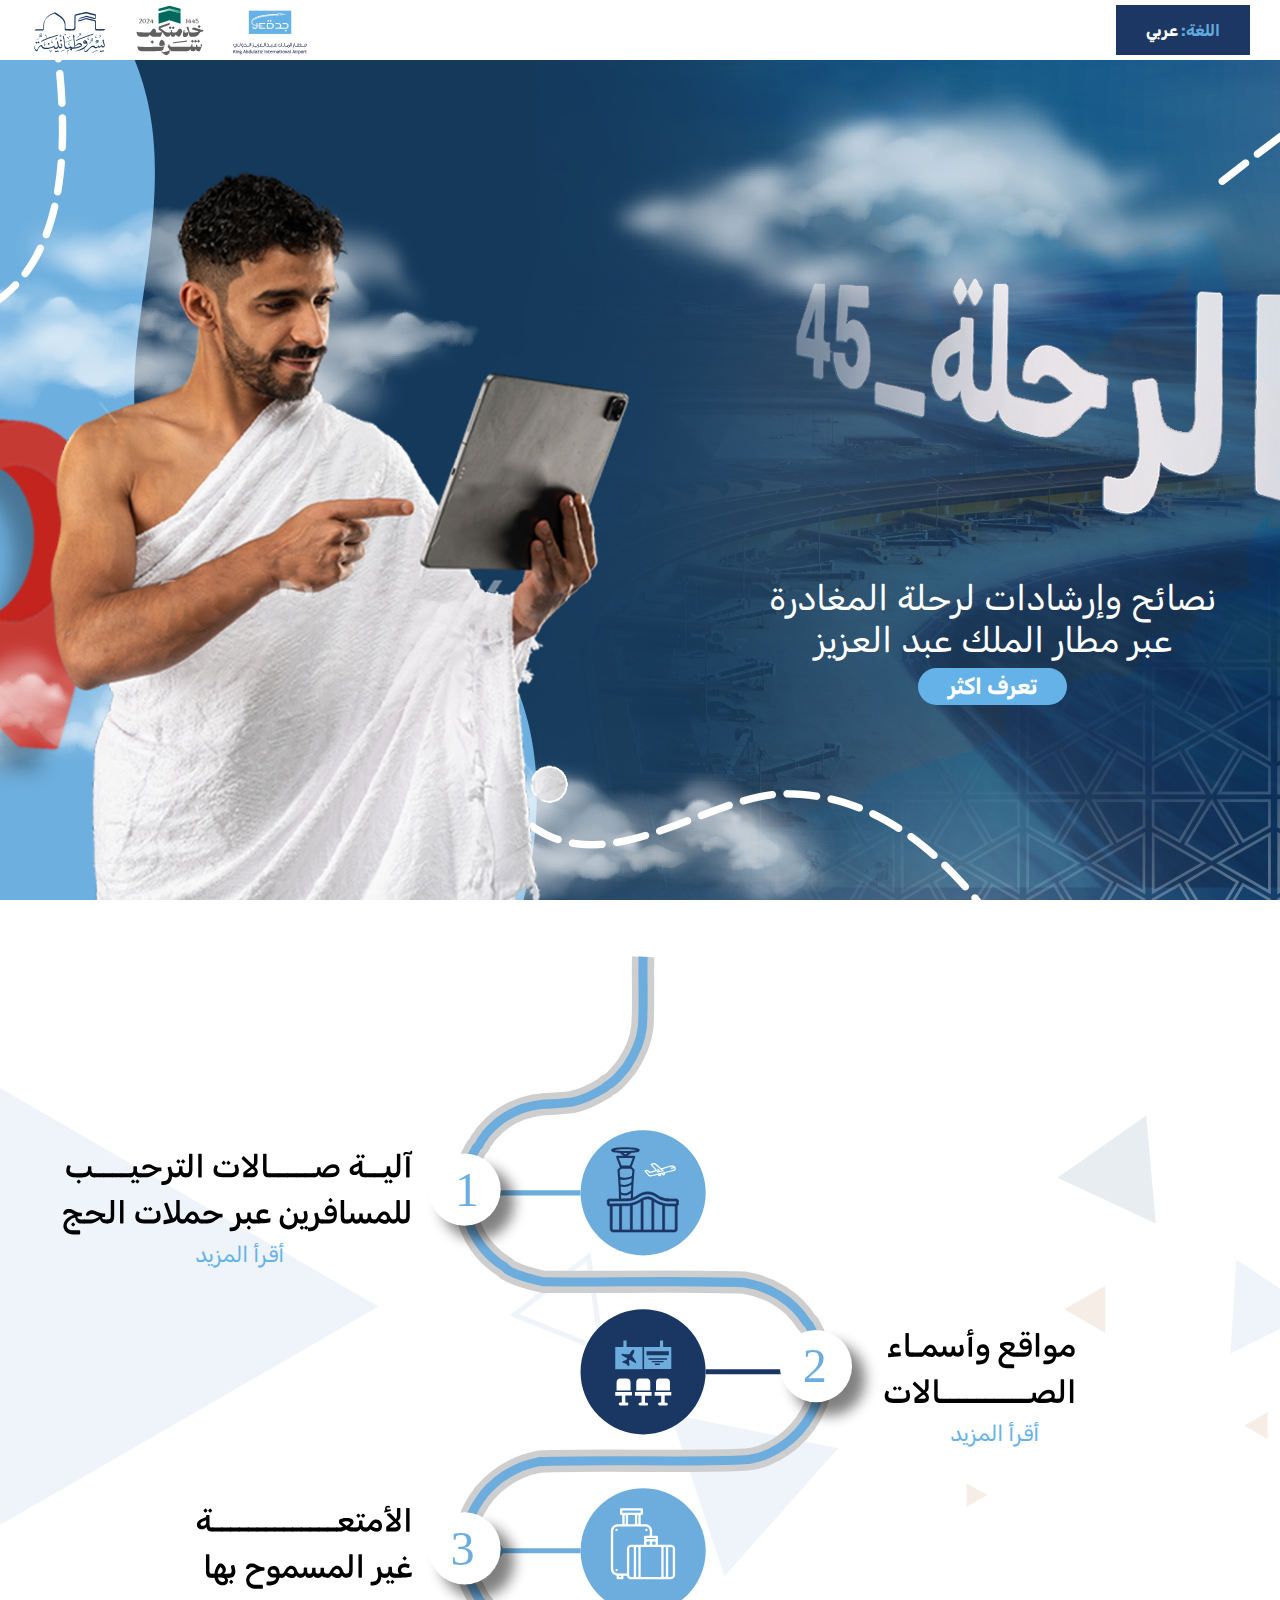
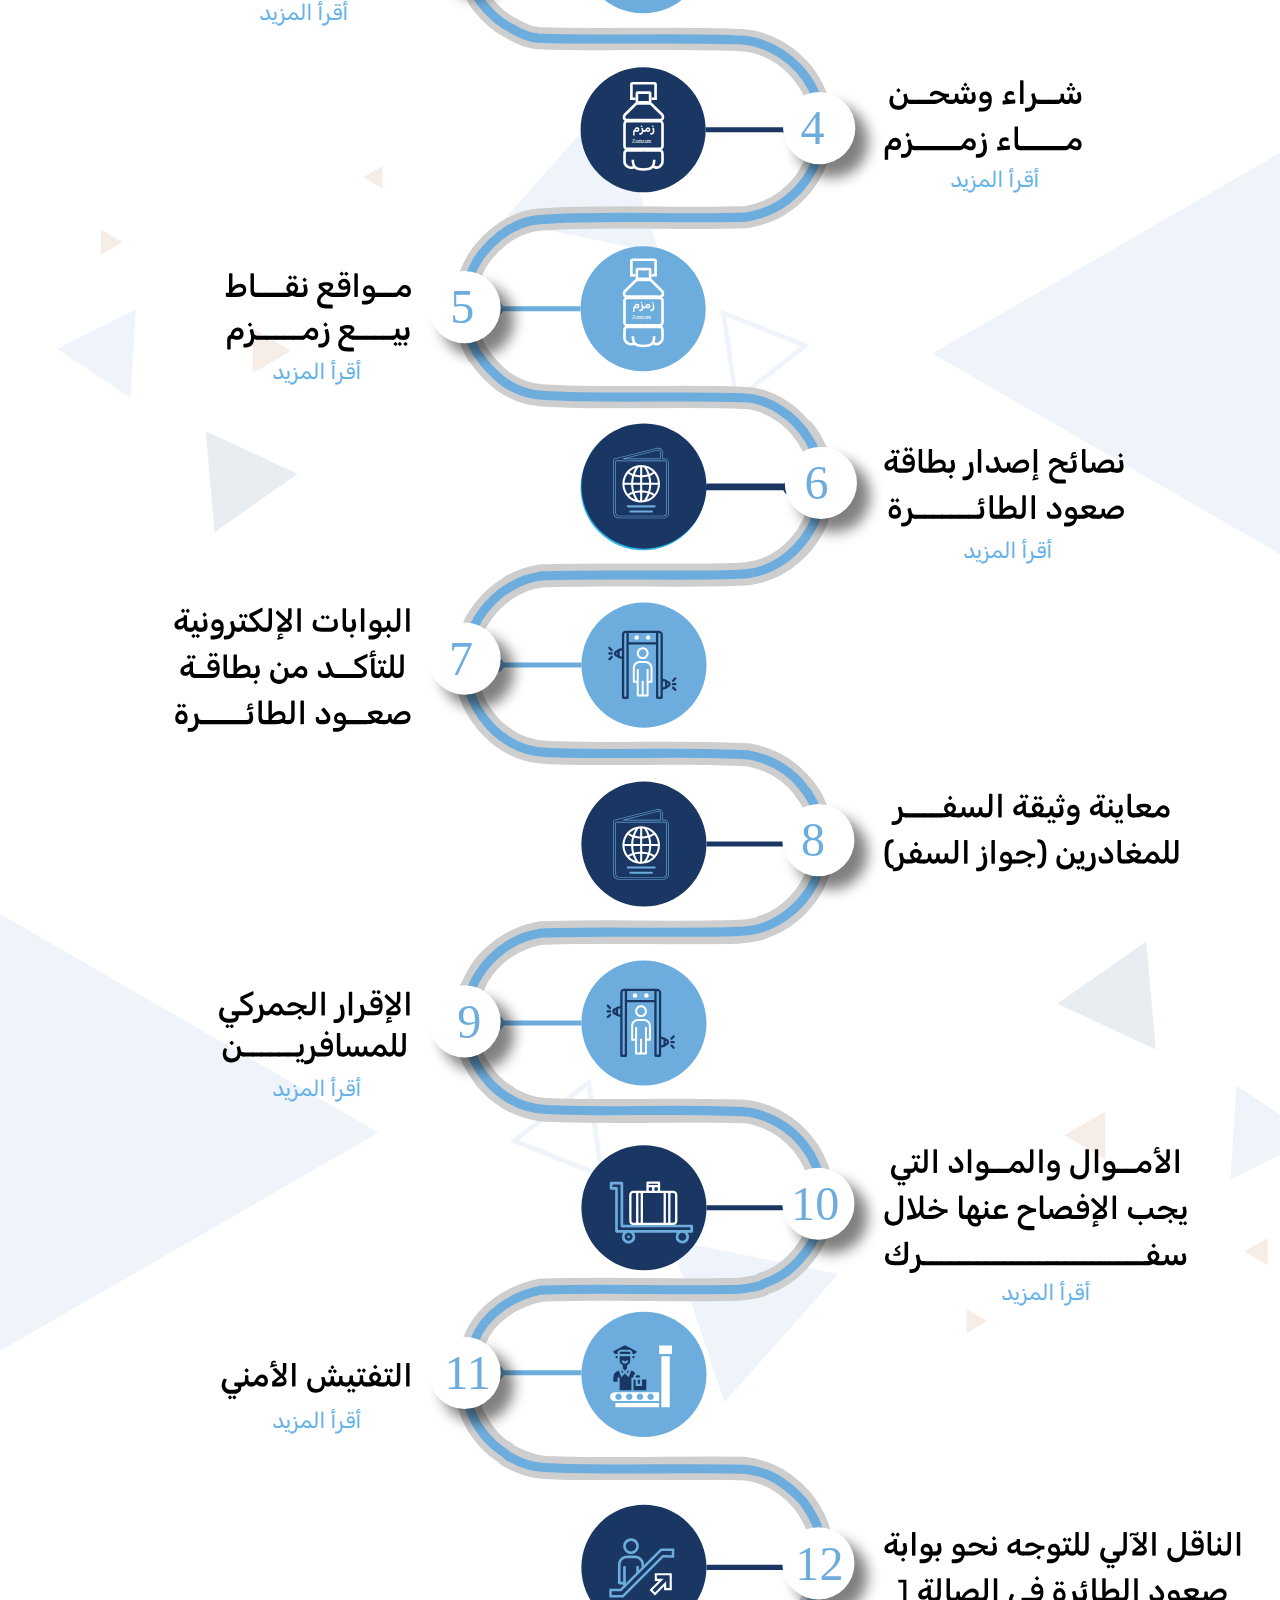
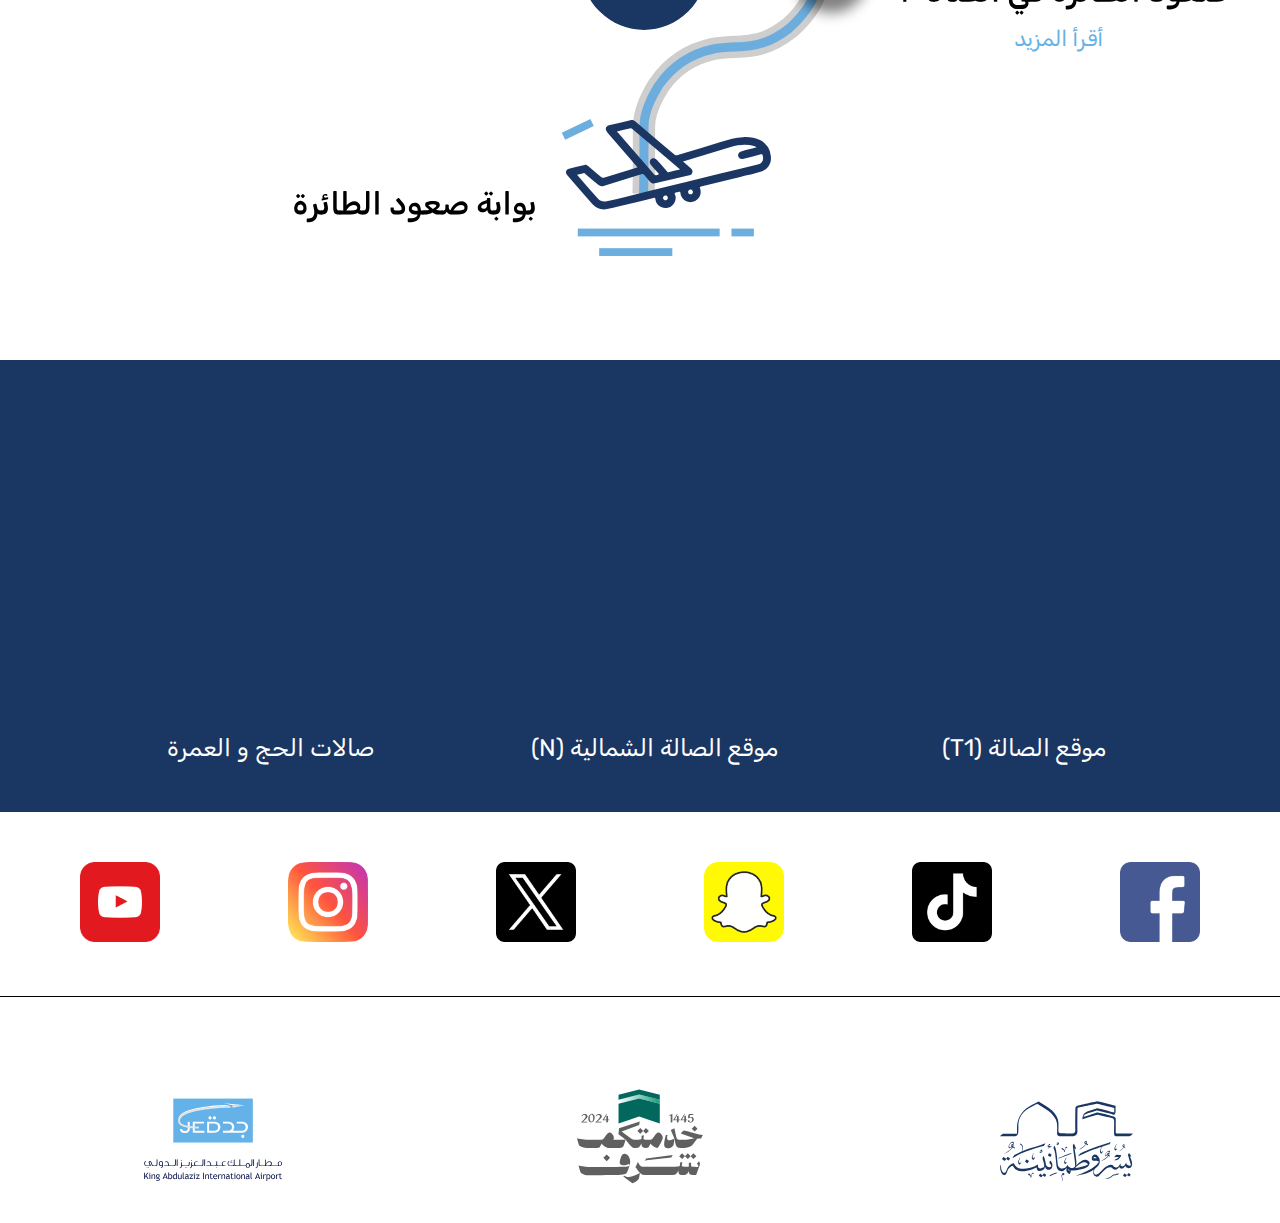
==== index.html @ eb5cf2e3 "- add changes" ====
<!DOCTYPE html>
<html lang="ar" dir="rtl">
    <head>
        <meta charset="UTF-8" />
        <link
            rel="stylesheet"
            href="https://cdnjs.cloudflare.com/ajax/libs/font-awesome/6.5.2/css/all.min.css"
            integrity="sha512-SnH5WK+bZxgPHs44uWIX+LLJAJ9/2PkPKZ5QiAj6Ta86w+fsb2TkcmfRyVX3pBnMFcV7oQPJkl9QevSCWr3W6A=="
            crossorigin="anonymous"
            referrerpolicy="no-referrer" />

        <link
            rel="preload"
            href="https://fonts.googleapis.com/css2?family=Rubik:ital,wght@0,300..900;1,300..900&display=swap"
            as="style"
            onload="this.onload=null;this.rel='stylesheet'" />
        <noscript><link rel="stylesheet" href="https://fonts.googleapis.com/css2?family=Rubik:ital,wght@0,300..900;1,300..900&display=swap" /></noscript>

        <link rel="stylesheet" href="assets/CSS/main.css" />
        <meta name="viewport" content="width=device-width, initial-scale=1.0" />
        <title>مسار رحلة المسافرين</title>
    </head>

    <body>
        <!-- NAVBAR -->
        <nav>
            <div class="buttons">
                <div class="button wahed-click" style="cursor: pointer">
                    <i style="margin-left: 5px; font-size: 28px" class="fa-solid fa-language"></i>
                    <span class="lang">اللغة: <span style="color: #fff"> عربي</span></span>
                    <i style="color: #60aadf; font-size: 10px; margin-right: 5px; margin-top: 5px; font-weight: bolder" class="fa-solid fa-chevron-down"></i>
                </div>
                <div class="drop-menu">
                    <a href="./" class="active">عربي</a>
                    <a href="en/">EN</a>
                    <a href="fr/">FR</a>
                    <a href="ardu/">آردو</a>
                    <a href="mal/">Malay </a>
                </div>
            </div>
            <div class="logos">
                <img src="assets/IMGS/لوجوهات-22.svg" alt="logo" />
                <img src="assets/IMGS/لوجوهات-21.svg" alt="logo" />
                <img src="assets/IMGS/لوجوهات-20.svg" alt="logo" />
            </div>
        </nav>
        <!-- NAVBAR -->

        <!-- BANNER -->
        <section class="banner">
            <div class="title">
                <p>نصائح وإرشادات لرحلة المغادرة</p>
                <p>عبر مطار الملك عبد العزيز</p>
                <a href="#services" target="_parent">تعرف اكثر</a>
            </div>
        </section>
        <!-- BANNER -->

        <!-- SERVICES -->
        <section class="services">
            <div class="row-2" id="services" style="background: url(assets/IMGS/sliderarabic/1200.svg) no-repeat center center/cover">
                <div class="one wahed-box" data-target="popup1">
                    <div class="read-more">أقرأ المزيد <i class="fa-solid fa-angles-down"></i></div>
                </div>
                <div class="two wahed-box" data-target="popup2">
                    <div class="read-more">أقرأ المزيد <i class="fa-solid fa-angles-down"></i></div>
                </div>
                <div class="three wahed-box" data-target="popup3">
                    <div class="read-more">أقرأ المزيد <i class="fa-solid fa-angles-down"></i></div>
                </div>
                <div class="four wahed-box" data-target="popup4">
                    <div class="read-more">أقرأ المزيد <i class="fa-solid fa-angles-down"></i></div>
                </div>
                <div class="five wahed-box" data-target="popup5">
                    <div class="read-more">أقرأ المزيد <i class="fa-solid fa-angles-down"></i></div>
                </div>
                <div class="six wahed-box" data-target="popup6">
                    <div class="read-more">أقرأ المزيد <i class="fa-solid fa-angles-down"></i></div>
                </div>
                <div class="nine wahed-box" data-target="popup9">
                    <div class="read-more">أقرأ المزيد <i class="fa-solid fa-angles-down"></i></div>
                </div>
                <div class="ten wahed-box" data-target="popup10">
                    <div class="read-more">أقرأ المزيد <i class="fa-solid fa-angles-down"></i></div>
                </div>
                <div class="eleven wahed-box" data-target="popup11">
                    <div class="read-more">أقرأ المزيد <i class="fa-solid fa-angles-down"></i></div>
                </div>
                <div class="twelve wahed-box" data-target="popup12">
                    <div class="read-more">أقرأ المزيد <i class="fa-solid fa-angles-down"></i></div>
                </div>
            </div>
        </section>
        <!-- SERVICES -->

        <!-- Popup Content -->
        <div id="popup1" class="popup">
            <span class="close">&times;</span>
            <div class="content">
                <img src="assets/IMGS/sliderarabic/1.png" alt="img" />
            </div>
        </div>
        <div id="popup2" class="popup">
            <span class="close">&times;</span>
            <div class="content">
                <img src="assets/IMGS/popups_arabic/1.png" alt="img" />
            </div>
        </div>
        <div id="popup3" class="popup">
            <span class="close">&times;</span>
            <div class="content">
                <img src="assets/IMGS/popups_arabic/2.png" alt="img" />
            </div>
        </div>
        <div id="popup4" class="popup">
            <span class="close">&times;</span>
            <div class="content">
                <img src="assets/IMGS/popups_arabic/3.png" alt="img" />
            </div>
        </div>
        <div id="popup5" class="popup">
            <span class="close">&times;</span>
            <div class="content">
                <img src="assets/IMGS/popups_arabic/4.png" alt="img" />
            </div>
        </div>
        <div id="popup6" class="popup">
            <span class="close">&times;</span>
            <div class="content">
                <img src="assets/IMGS/popups_arabic/5.png" alt="img" />
            </div>
        </div>
        <div id="popup9" class="popup">
            <span class="close">&times;</span>
            <div class="content">
                <a href="https://2h.ae/OcVQ" target="_self" style="width: 100%; height: 100%">
                    <img src="assets/IMGS/popups_arabic/8.png" alt="img" style="width: 100%; height: 100%" />
                </a>
            </div>
        </div>

        <div id="popup10" class="popup">
            <span class="close">&times;</span>
            <div class="content">
                <img src="assets/IMGS/popups_arabic/9.png" alt="img" />
            </div>
        </div>
        <div id="popup11" class="popup">
            <span class="close">&times;</span>
            <div class="content">
                <img src="assets/IMGS/popups_arabic/10.png" alt="img" />
            </div>
        </div>
        <div id="popup12" class="popup">
            <span class="close">&times;</span>
            <div class="content">
                <img src="assets/IMGS/popups_arabic/11.png" alt="img" />
            </div>
        </div>

        <div class="overlay"></div>

        <!-- MAPS -->
        <section class="maps">
            <div class="box">
                <iframe
                    src="https://www.google.com/maps/embed?pb=!1m18!1m12!1m3!1d3708.0560398965317!2d39.174116700000006!3d21.6616773!2m3!1f0!2f0!3f0!3m2!1i1024!2i768!4f13.1!3m3!1m2!1s0x15c3d79fe9180861%3A0x3bd12104b01a69b!2sKing%20Abdulaziz%20International%20Airport%2C%20King%20Abdulaziz%20International%20Airport%20-%20Terminal%201%2C%20Jeddah%2023635%2C%20Saudi%20Arabia!5e0!3m2!1sen!2seg!4v1718298567026!5m2!1sen!2seg"
                    width="100%"
                    height="300"
                    style="border: 0"
                    allowfullscreen=""
                    loading="lazy"
                    referrerpolicy="no-referrer-when-downgrade"></iframe>
                <span class="title">موقع الصالة (T1)</span>
            </div>
            <div class="box">
                <iframe
                    src="https://www.google.com/maps/embed?pb=!1m18!1m12!1m3!1d3707.3913014265563!2d39.1437995!3d21.687523700000003!2m3!1f0!2f0!3f0!3m2!1i1024!2i768!4f13.1!3m3!1m2!1s0x15c3d83d33b5ecd3%3A0xcfa9dfa7eed99a6c!2sKing%20Abdulaziz%20International%20Airport%20Northern%20Terminal%20for%20Foreign%20Airlines%2C%20King%20Abdulaziz%20International%20Airport%2C%20Jeddah%2023721%2C%20Saudi%20Arabia!5e0!3m2!1sen!2seg!4v1718239058536!5m2!1sen!2seg"
                    width="100%"
                    height="300"
                    style="border: 0"
                    allowfullscreen=""
                    loading="lazy"
                    referrerpolicy="no-referrer-when-downgrade"></iframe>
                <span class="title">موقع الصالة الشمالية (N)</span>
            </div>
            <div class="box">
                <iframe
                    src="https://www.google.com/maps/embed?pb=!1m18!1m12!1m3!1d3707.100472818195!2d39.1421628!3d21.6988225!2m3!1f0!2f0!3f0!3m2!1i1024!2i768!4f13.1!3m3!1m2!1s0x15c3d9a7972c3d1d%3A0x7980a1d25de7e66!2z2YXYrNmF2Lkg2LXYp9mE2KfYqiDYp9mE2K3YrCDZiNin2YTYudmF2LHYqSAo2LXYp9mE2KfYqiDYp9mE2LPZgdixINmI2KfZhNmC2K_ZiNmFKSo!5e0!3m2!1sen!2seg!4v1718239140020!5m2!1sen!2seg"
                    width="100%"
                    height="300"
                    style="border: 0"
                    allowfullscreen=""
                    loading="lazy"
                    referrerpolicy="no-referrer-when-downgrade"></iframe>
                <span class="title">صالات الحج و العمرة</span>
            </div>
        </section>
        <!-- MAPS -->

        <!-- SOCIAL MEDIA -->
        <section class="socail-media">
            <div>
                <a href="https://www.facebook.com/kaiairport1?mibextid=LQQJ4d">
                    <img src="assets/IMGS/links/facebook.png" alt="icon" />
                </a>
                <a href="https://www.tiktok.com/@kaiairport">
                    <img src="assets/IMGS/links/tiktok.png" alt="icon" />
                </a>
                <a href="https://snapchat.com/t/euoWVf3L">
                    <img src="assets/IMGS/links/snapchat.png" alt="icon" />
                </a>
                <a href="https://x.com/kaiairport?s=21&t=BNGyzp4hx9sHpkRqvLvZ5A">
                    <img src="assets/IMGS/links/twitter.png" alt="icon" />
                </a>
                <a href="https://www.instagram.com/kaiairport1/?igsh=MW5ieWpsNjFvN3VjMw%3D%3D">
                    <img src="assets/IMGS/links/instagram.png" alt="icon" />
                </a>
                <a href="https://www.youtube.com/@kaiairport?si=rTe61yc4UW0W-SE9">
                    <img src="assets/IMGS/links/youtube.png" alt="icon" />
                </a>
            </div>
        </section>
        <!-- SOCIAL MEDIA -->

        <!-- LOGOS -->
        <section class="logos">
            <img src="assets/IMGS/لوجوهات-20.svg" alt="logo" />
            <img src="assets/IMGS/لوجوهات-21.svg" alt="logo" />
            <img src="assets/IMGS/لوجوهات-22.svg" alt="logo" />
        </section>
        <!-- LOGOS -->

        <script src="assets/JS/main.js"></script>
    </body>
</html>
---- assets/CSS/main.css ----
* {
    margin: 0;
    padding: 0;
    box-sizing: border-box;
    text-decoration: none;
    list-style: none;
    font-family: 'Rubik', sans-serif;
}
body {
    scroll-behavior: smooth;
}
nav {
    height: 60px;
    display: flex;
    align-items: center;
    justify-content: space-between;
    padding: 0 30px;
    user-select: none;
}
nav .title,
nav .lang {
    color: #60aadf;
}
nav .buttons {
    position: relative;
    font-weight: bold;
}

nav .buttons .drop-menu {
    position: absolute;
    top: 40px;
    left: 0;
    width: 50%;
    background-color: #fff;
    height: 160px;
    z-index: 999;
    border-radius: 10px;
    -webkit-border-radius: 10px;
    -moz-border-radius: 10px;
    -ms-border-radius: 10px;
    -o-border-radius: 10px;
    padding: 10px 20px;
    display: flex;
    flex-direction: column;
    justify-content: space-between;
    display: none;
}
nav .buttons .drop-menu.active {
    display: flex;
}

nav .buttons .drop-menu a {
    width: 100%;
    display: block;
    font-size: 17px;
    color: #000;
}
nav .buttons .drop-menu a.active {
    color: #64b1e7;
}
nav .buttons .button {
    background-color: #1c3763;
    display: inline-flex;
    color: #fff;
    padding-inline: 20px;
    height: 50px;
    justify-content: center;
    align-items: center;
    gap: 5px;
}
nav .logos {
    display: flex;
    align-items: center;
    gap: 20px;
}
nav .logos img {
    width: 80px;
    height: 50px;
    object-fit: cover;
}
.banner {
    background: url(../IMGS/بانر\ بدون\ كلام-01.svg) no-repeat center center/cover;
    height: calc(100vh - 60px);
    position: relative;
}
.banner .title {
    position: absolute;
    top: 69%;
    transform: translateY(-50%);
    -webkit-transform: translateY(-50%);
    -moz-transform: translateY(-50%);
    -ms-transform: translateY(-50%);
    -o-transform: translateY(-50%);
    right: 5%;
    color: #fff;
    font-size: 35px;
    font-weight: normal;
    text-align: center;
}
.banner .title a {
    color: #fff;
    font-size: 22px;
    background-color: #65b2e8;
    border: none;
    border-radius: 100px;
    -webkit-border-radius: 100px;
    -moz-border-radius: 100px;
    -ms-border-radius: 100px;
    -o-border-radius: 100px;
    padding: 5px 30px;
    font-weight: bold;
    margin-top: 15px;
}

.services {
    background: url(../IMGS/background-17.svg) no-repeat center center/cover;
    padding: 50px 0;
    height: 100%;
}
.services .first {
    display: flex;
    justify-content: center;
    flex-direction: column;
    align-items: center;
}
.services .first .trips {
    width: fit-content;
    padding: 5px 30px;
    background-color: #acd2ec;
    color: #1c3763;
    font-weight: bold;
    font-size: 26px;
    margin-bottom: 50px;
    border: 3px solid #1c3763;
    border-radius: 100px;
    -webkit-border-radius: 100px;
    -moz-border-radius: 100px;
    -ms-border-radius: 100px;
    -o-border-radius: 100px;
}
.services .first p {
    font-weight: bold;
    font-size: 40px;
    color: #1c3763;
    margin-bottom: 20px;
}
.services .row {
    margin-top: 20px;
    padding: 40px 50px;
    background-color: #1c3763;
    display: grid;
    grid-template-columns: repeat(7, 1fr);
    gap: 40px 20px;
}
.services .row .box {
    background-color: #fff;
    text-align: center;
    padding: 25px 10px 25px 10px;
    position: relative;
    border-radius: 20px;
    -webkit-border-radius: 20px;
    -moz-border-radius: 20px;
    -ms-border-radius: 20px;
    -o-border-radius: 20px;
}
.services .row .box .number {
    background-color: #64b1e7;
    color: #fff;
    position: absolute;
    top: -20px;
    left: 50%;
    transform: translateX(-50%);
    -webkit-transform: translateX(-50%);
    -moz-transform: translateX(-50%);
    -ms-transform: translateX(-50%);
    -o-transform: translateX(-50%);
    padding: 2px 12px;
    font-weight: bold;
    border-radius: 8px;
    -webkit-border-radius: 8px;
    -moz-border-radius: 8px;
    -ms-border-radius: 8px;
    -o-border-radius: 8px;
    font-size: 25px;
    border-top-right-radius: 0;
}
.services .row .box .title {
    font-size: 22px;
}
.services .row-2 {
    display: flex;
    align-items: center;
    justify-content: center;
    height: 200vw;
    position: relative;
    margin: auto;
}
.services .row-2 .main-slider img {
    width: 100%;
    height: 100%;
}
.services .row-2 div {
    position: absolute;
    text-align: center;
    cursor: pointer;
}
.services .row-2 .wahed-box {
    position: absolute;
    width: 25%;
    height: 5%;
}
.services .row-2 .one {
    left: 6vw;
    top: 18vw;
}
.services .row-2 .two {
    right: 10vw;
    top: 32vw;
}
.services .row-2 .three {
    left: 11vw;
    top: 46vw;
}
.services .row-2 .four {
    right: 10vw;
    top: 59vw;
}
.services .row-2 .five {
    left: 12vw;
    top: 74vw;
}
.services .row-2 .six {
    right: 9vw;
    top: 88vw;
}

.services .row-2 .nine {
    left: 12vw;
    top: 130vw;
}
.services .row-2 .ten {
    right: 6vw;
    top: 146vw;
}
.services .row-2 .eleven {
    left: 12vw;
    top: 156vw;
}
.services .row-2 .twelve {
    right: 5vw;
    top: 173vw;
}
.services .row-2 .read-more {
    width: 100%;
    height: 100%;
    margin-top: 10px;
    color: #65b2e8;
    display: flex;
    justify-content: center;
    align-items: center;
    gap: 5px;
    font-size: 22px;
}
.services .row-2 .read-more i {
    font-size: 12px;
    font-weight: bold;
}
.maps {
    background-color: #1a3662;
    padding: 50px 100px;
    display: flex;
    gap: 30px;
    text-align: center;
}
.maps iframe {
    border-radius: 30px;
    -webkit-border-radius: 30px;
    -moz-border-radius: 30px;
    -ms-border-radius: 30px;
    -o-border-radius: 30px;
    margin-bottom: 20px;
}
.maps span {
    color: #fff;
    font-size: 24px;
}
.socail-media {
    padding: 50px 0;
}
.socail-media div {
    padding: 0 80px;
    padding-bottom: 50px;
    display: flex;
    justify-content: space-between;
    align-items: center;
    border-bottom: 1px solid #000;
}
.socail-media img {
    width: 80px;
}
@media (max-width: 991px) {
    .services .row {
        grid-template-columns: repeat(4, 1fr);
    }

    nav .buttons .button {
        font-size: 10px;
    }
}
.logos {
    padding: 20px 0;
    display: flex;
    flex-wrap: wrap;
    justify-content: space-around;
    align-items: center;
}
.logos img {
    width: 150px;
}
@media (max-width: 768px) {
    .socail-media div {
        gap: 40px;
        flex-wrap: wrap;
    }
    .socail-media img {
        width: 60px;
    }
    .services .row-2 .read-more {
        font-size: 16px;
    }
    .maps {
        flex-direction: column;
    }
    nav {
        padding: 0 10px;
    }
    .banner {
        background: url(../IMGS/banner-small.png) no-repeat center center/cover;
        position: relative;
    }
    .banner::before {
        content: '';
        position: absolute;
        inset: 0;
        background-color: rgba(45, 46, 49, 0.527);
    }
    .banner .title {
        position: absolute;
        top: 28%;
        padding-right: 28px;
        right: 50%;
        text-align: right;
        transform: translate(50%, 50%);
        -webkit-transform: translate(50%, 50%);
        -moz-transform: translate(50%, 50%);
        -ms-transform: translate(50%, 50%);
        -o-transform: translate(50%, 50%);
        width: 100%;
        font-size: 30px;
    }

    .services .first p {
        padding: 0 20px;
        font-size: 24px;
        text-align: center;
    }

    .services .row {
        grid-template-columns: repeat(2, 1fr);
    }
    .maps {
        padding: 50px;
    }
    nav .logos img {
        width: 40px;
    }
}

@media (max-width: 700px) {
    .services .row-2 div .main-title {
        font-size: 19px;
    }
}
@media (max-width: 550px) {
    nav {
        height: 100px;
        flex-direction: column;
    }
    nav .buttons {
        display: flex;
        align-items: center;
    }
    nav .logos {
        padding: 0 0 10px 0;
    }
    nav .logos img {
        width: 100%;
        justify-content: space-around;
    }
    nav .logos img {
        width: 50px;
    }
    .banner .title {
        font-size: 26px;
    }
}
@media (max-width: 500px) {
    .services .row-2 .read-more {
        font-size: 12px;
    }
}

.popup {
    display: none;
    position: fixed;
    top: 50%;
    left: 50%;
    transform: translate(-50%, -50%);
    width: 80%;
    max-width: 500px;
    background: white;
    padding: 40px 20px;
    box-shadow: 0 0 10px rgba(0, 0, 0, 0.1);
    z-index: 1000;
    border-radius: 10px;
    -webkit-border-radius: 10px;
    -moz-border-radius: 10px;
    -ms-border-radius: 10px;
    -o-border-radius: 10px;
}
@media (max-width: 500px) {
    .popup {
        max-height: 60%;
    }
}
.popup .close {
    position: absolute;
    top: 10px;
    right: 10px;
    cursor: pointer;
}
.overlay {
    display: none;
    position: fixed;
    top: 0;
    left: 0;
    width: 100%;
    height: 100%;
    background: rgba(0, 0, 0, 0.5);
    z-index: 999;
}
.popup .close {
    font-size: 30px;
}

.popup .content {
    display: flex;
    flex-direction: column;
    max-height: fit-content;
    height: fit-content;
}
.popup .content p {
    font-weight: 500;
}
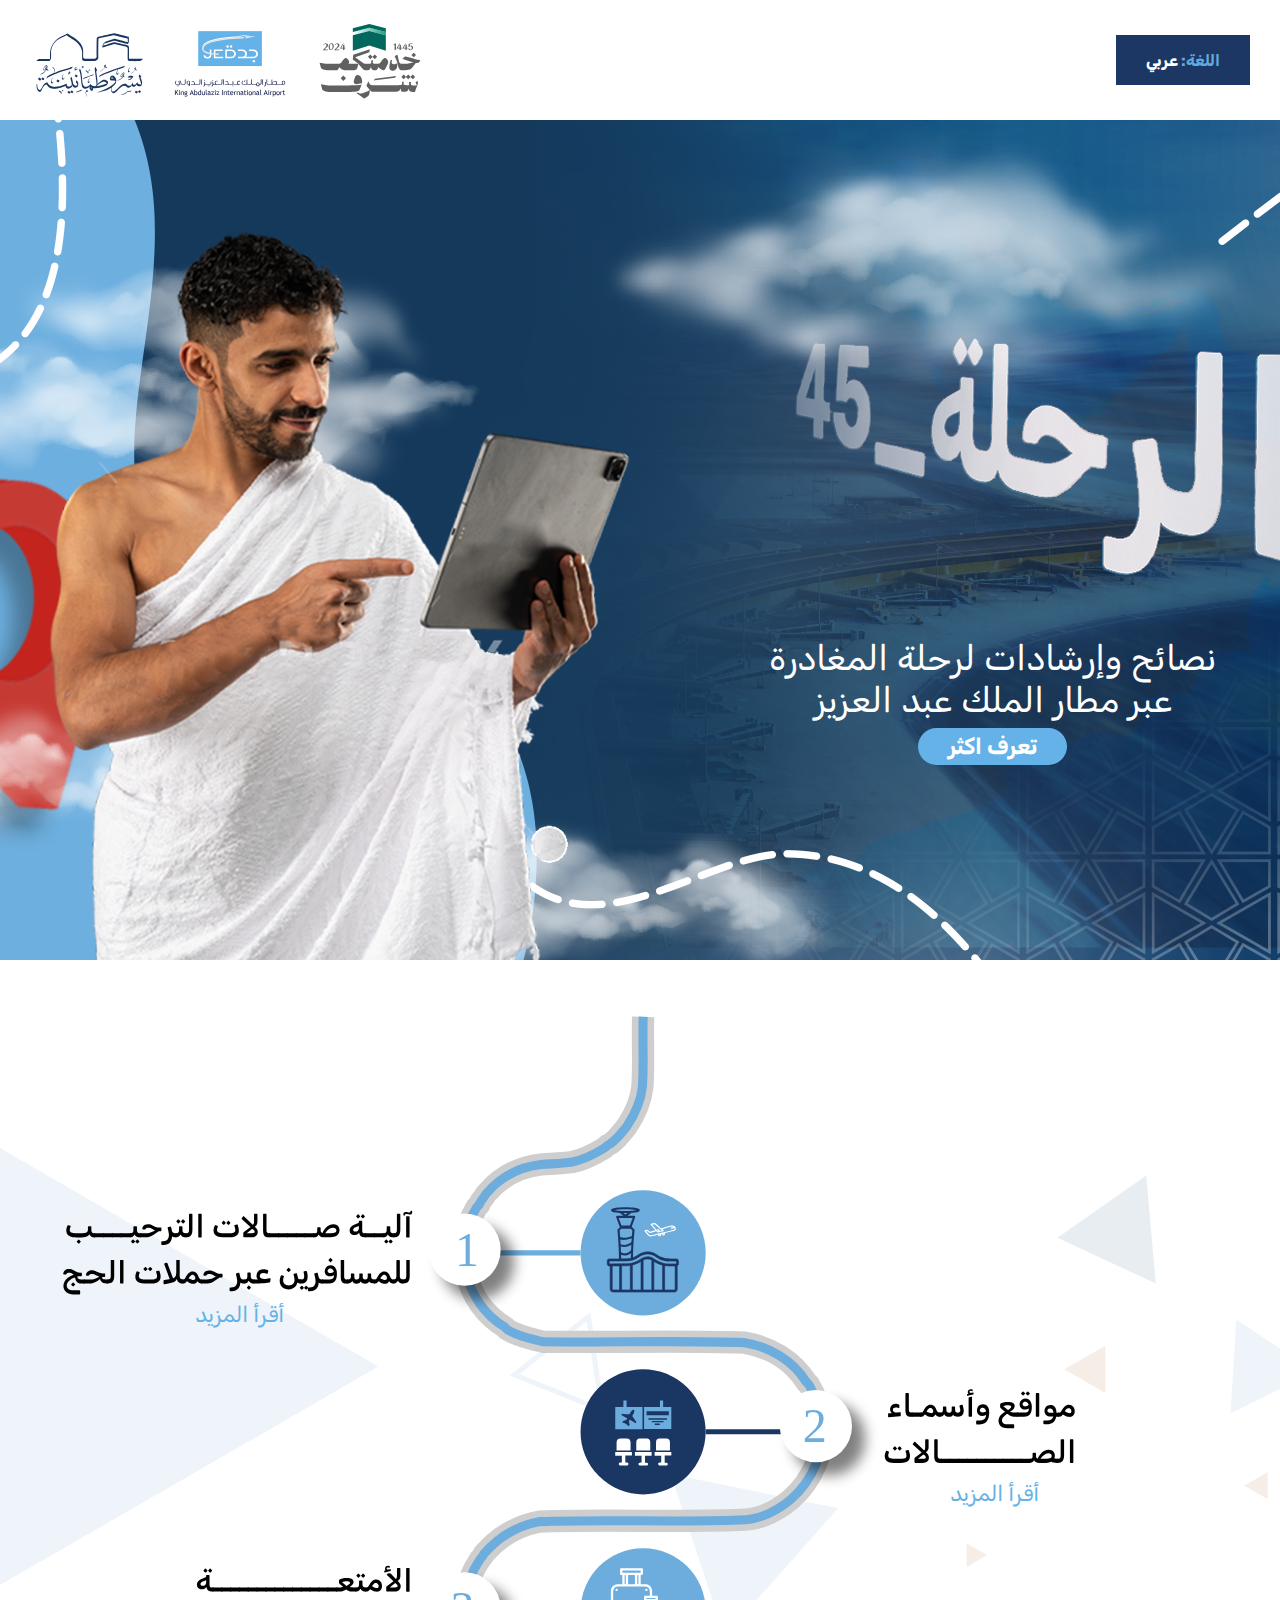
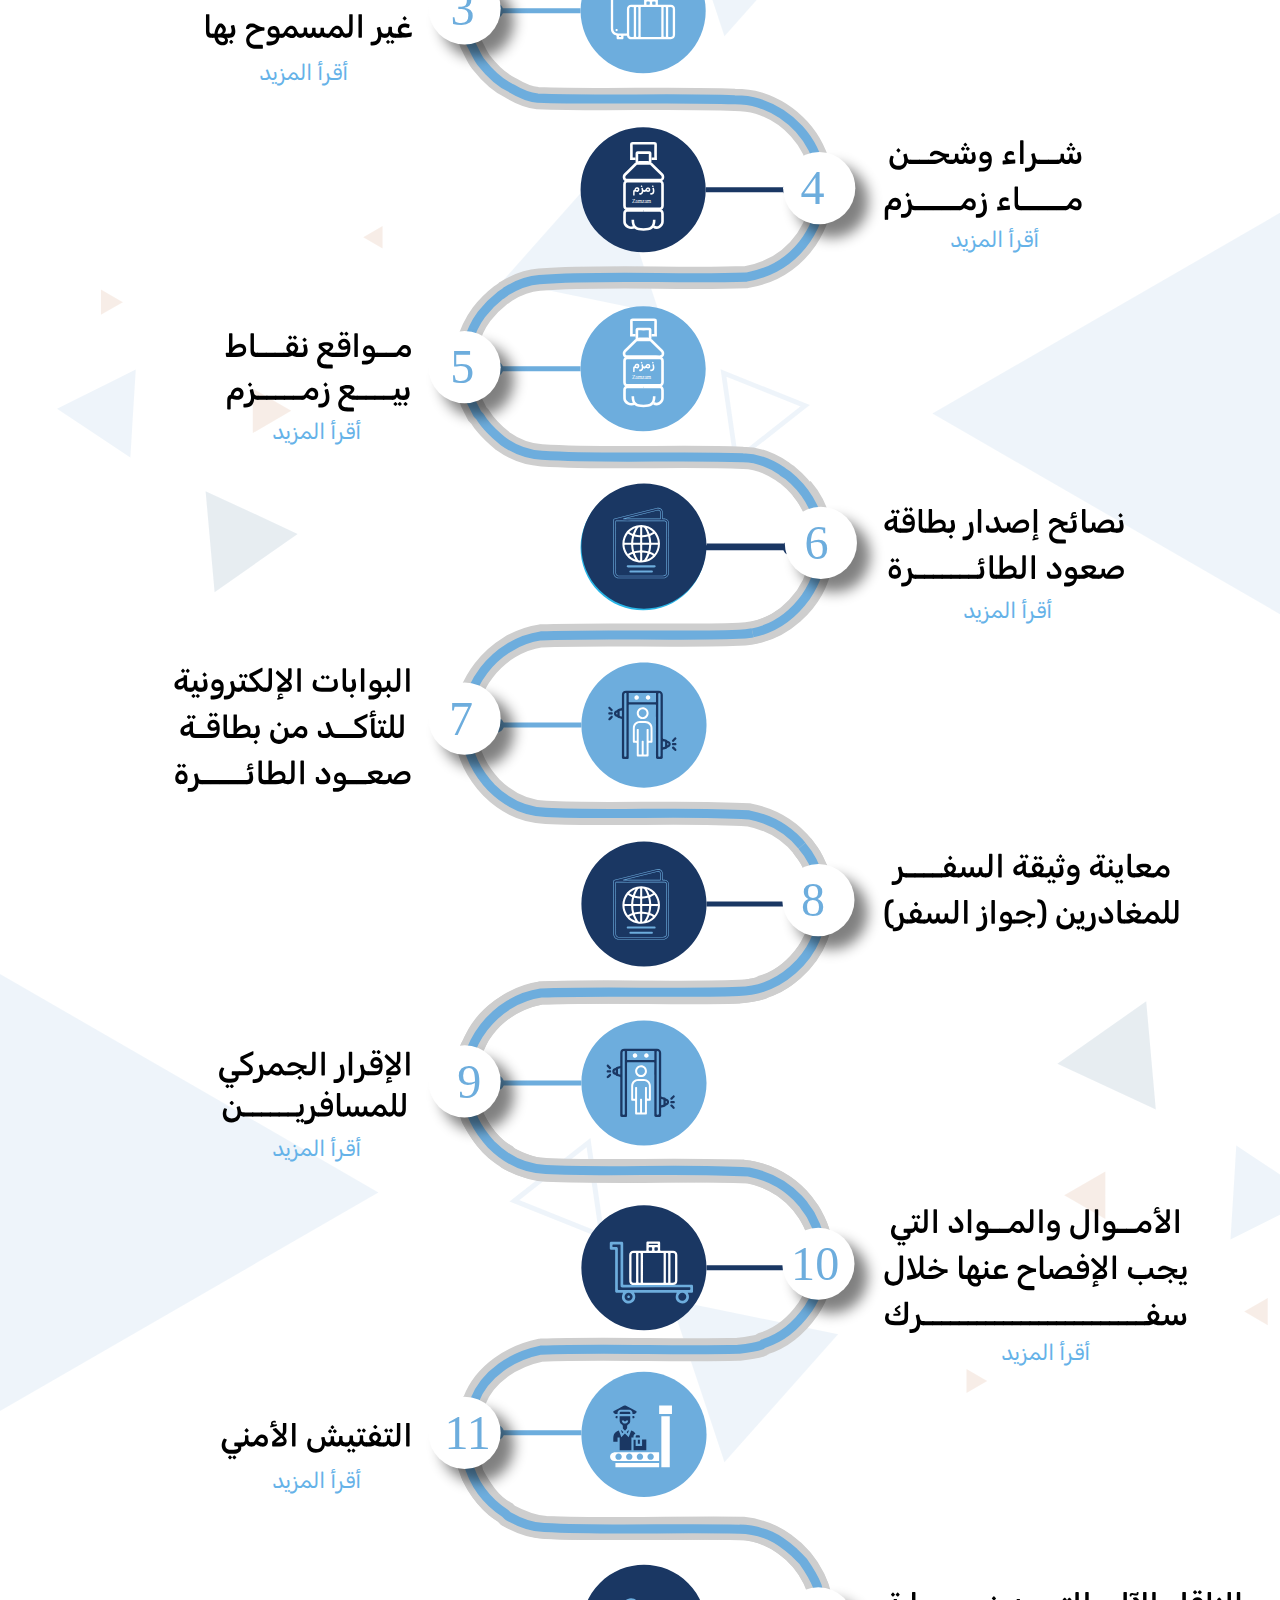
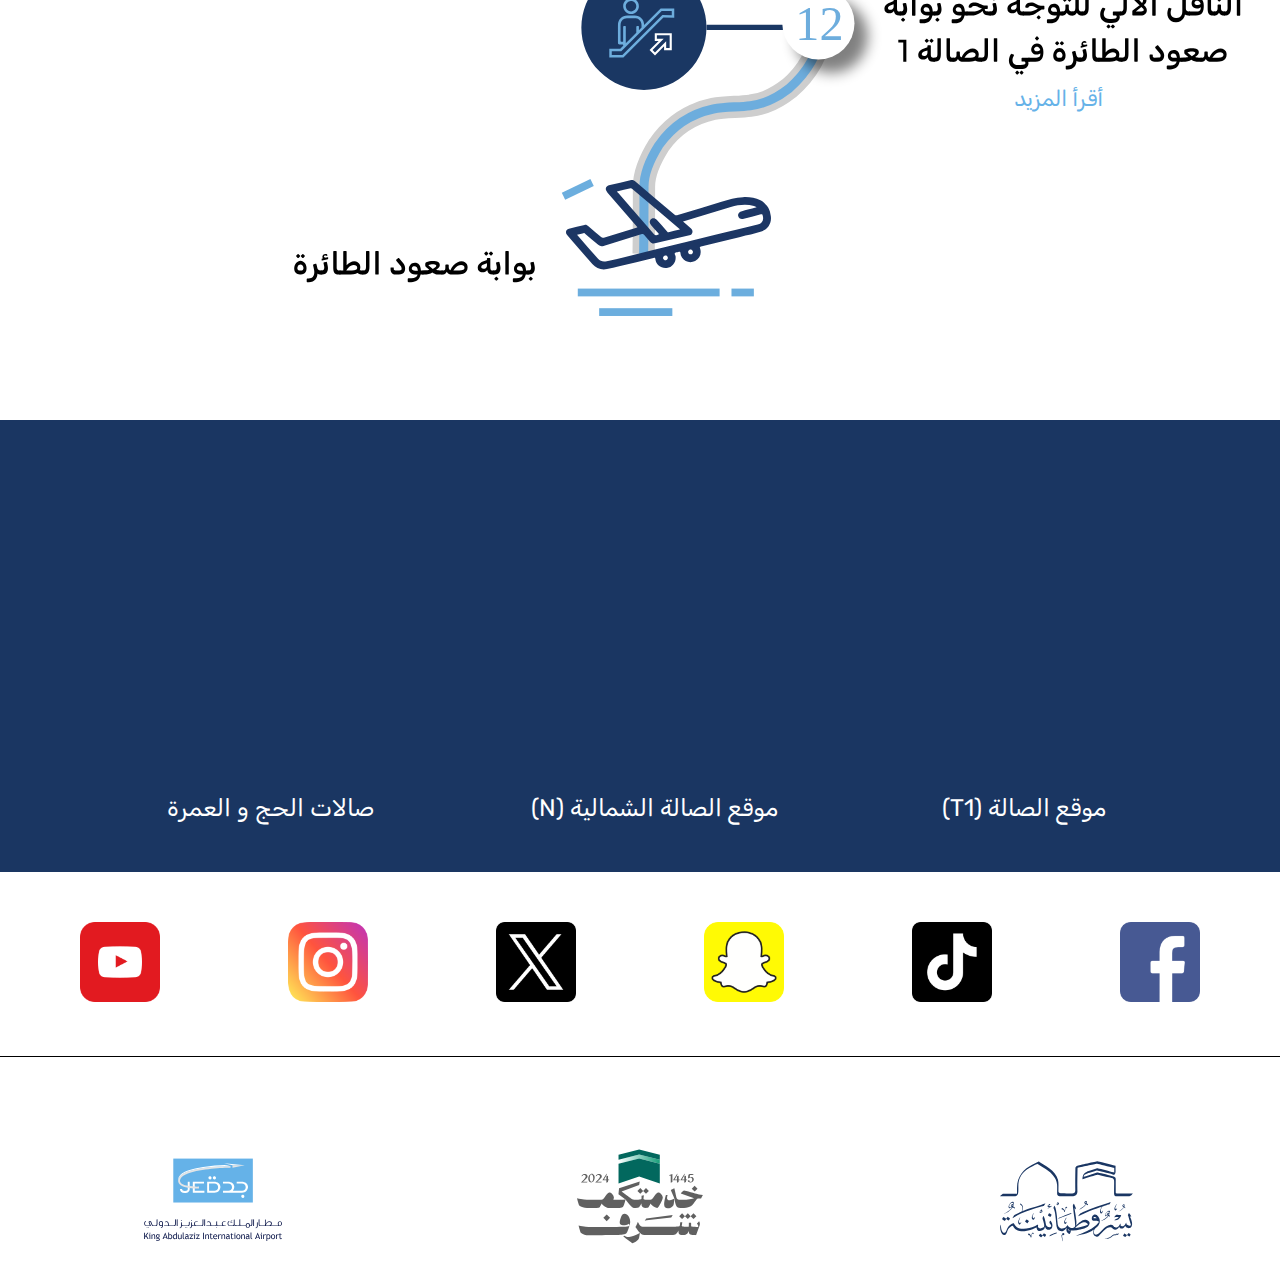
==== commit 9125da4b: "- latest vesrion" ====
--- a/index.html
+++ b/index.html
@@ -26,7 +26,7 @@
         <nav>
             <div class="buttons">
                 <div class="button wahed-click" style="cursor: pointer">
-                    <i style="margin-left: 5px; font-size: 28px" class="fa-solid fa-language"></i>
+                    <i style="margin-left: 5px; font-size: 40px" class="fa-solid fa-language"></i>
                     <span class="lang">اللغة: <span style="color: #fff"> عربي</span></span>
                     <i style="color: #60aadf; font-size: 10px; margin-right: 5px; margin-top: 5px; font-weight: bolder" class="fa-solid fa-chevron-down"></i>
                 </div>
@@ -39,8 +39,8 @@
                 </div>
             </div>
             <div class="logos">
+                <img src="assets/IMGS/لوجوهات-21.svg" alt="logo" />
                 <img src="assets/IMGS/لوجوهات-22.svg" alt="logo" />
-                <img src="assets/IMGS/لوجوهات-21.svg" alt="logo" />
                 <img src="assets/IMGS/لوجوهات-20.svg" alt="logo" />
             </div>
         </nav>
--- a/assets/CSS/main.css
+++ b/assets/CSS/main.css
@@ -10,7 +10,6 @@
     scroll-behavior: smooth;
 }
 nav {
-    height: 60px;
     display: flex;
     align-items: center;
     justify-content: space-between;
@@ -74,8 +73,8 @@
     gap: 20px;
 }
 nav .logos img {
-    width: 80px;
-    height: 50px;
+    width: 120px;
+    height: 80px;
     object-fit: cover;
 }
 .banner {
@@ -304,7 +303,7 @@
     }
 
     nav .buttons .button {
-        font-size: 10px;
+        /* font-size: 10px; */
     }
 }
 .logos {
@@ -372,7 +371,7 @@
         padding: 50px;
     }
     nav .logos img {
-        width: 40px;
+        width: 100px;
     }
 }
 
@@ -383,7 +382,6 @@
 }
 @media (max-width: 550px) {
     nav {
-        height: 100px;
         flex-direction: column;
     }
     nav .buttons {
@@ -398,7 +396,7 @@
         justify-content: space-around;
     }
     nav .logos img {
-        width: 50px;
+        width: 100px;
     }
     .banner .title {
         font-size: 26px;
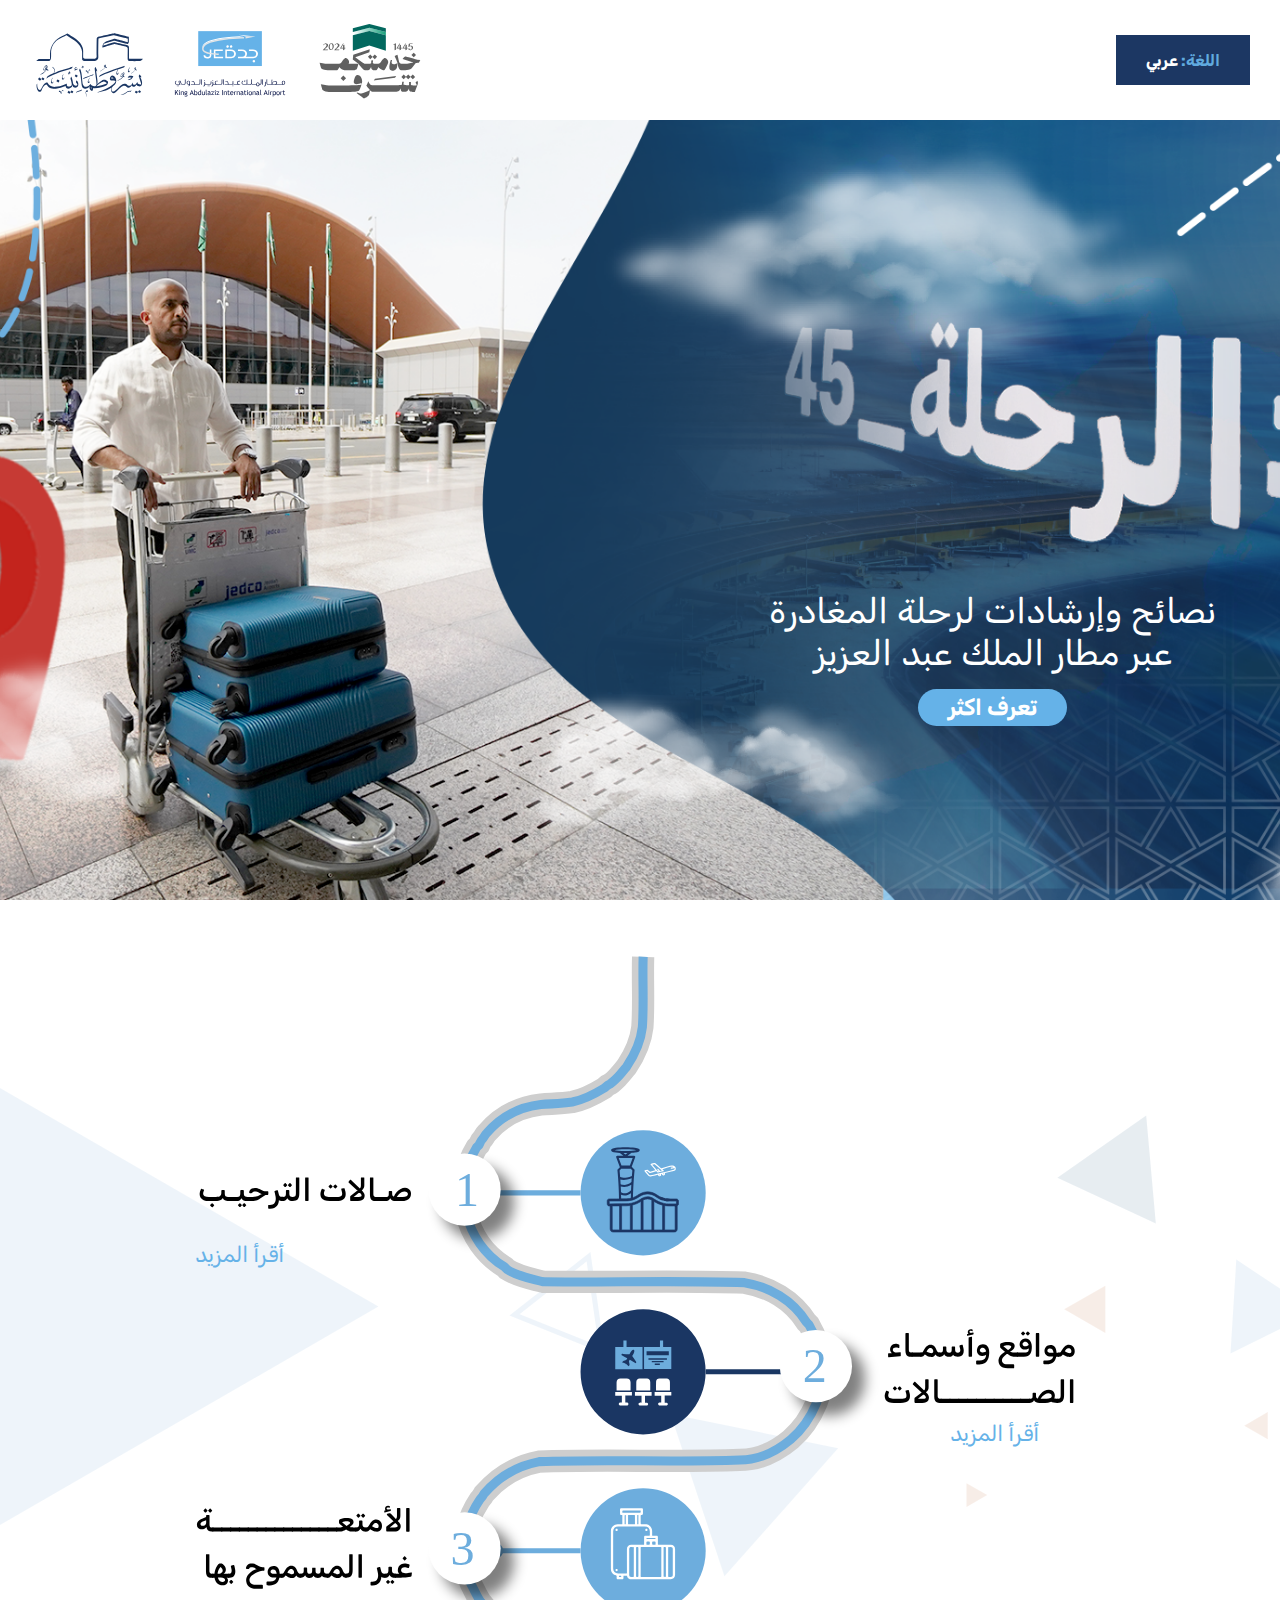
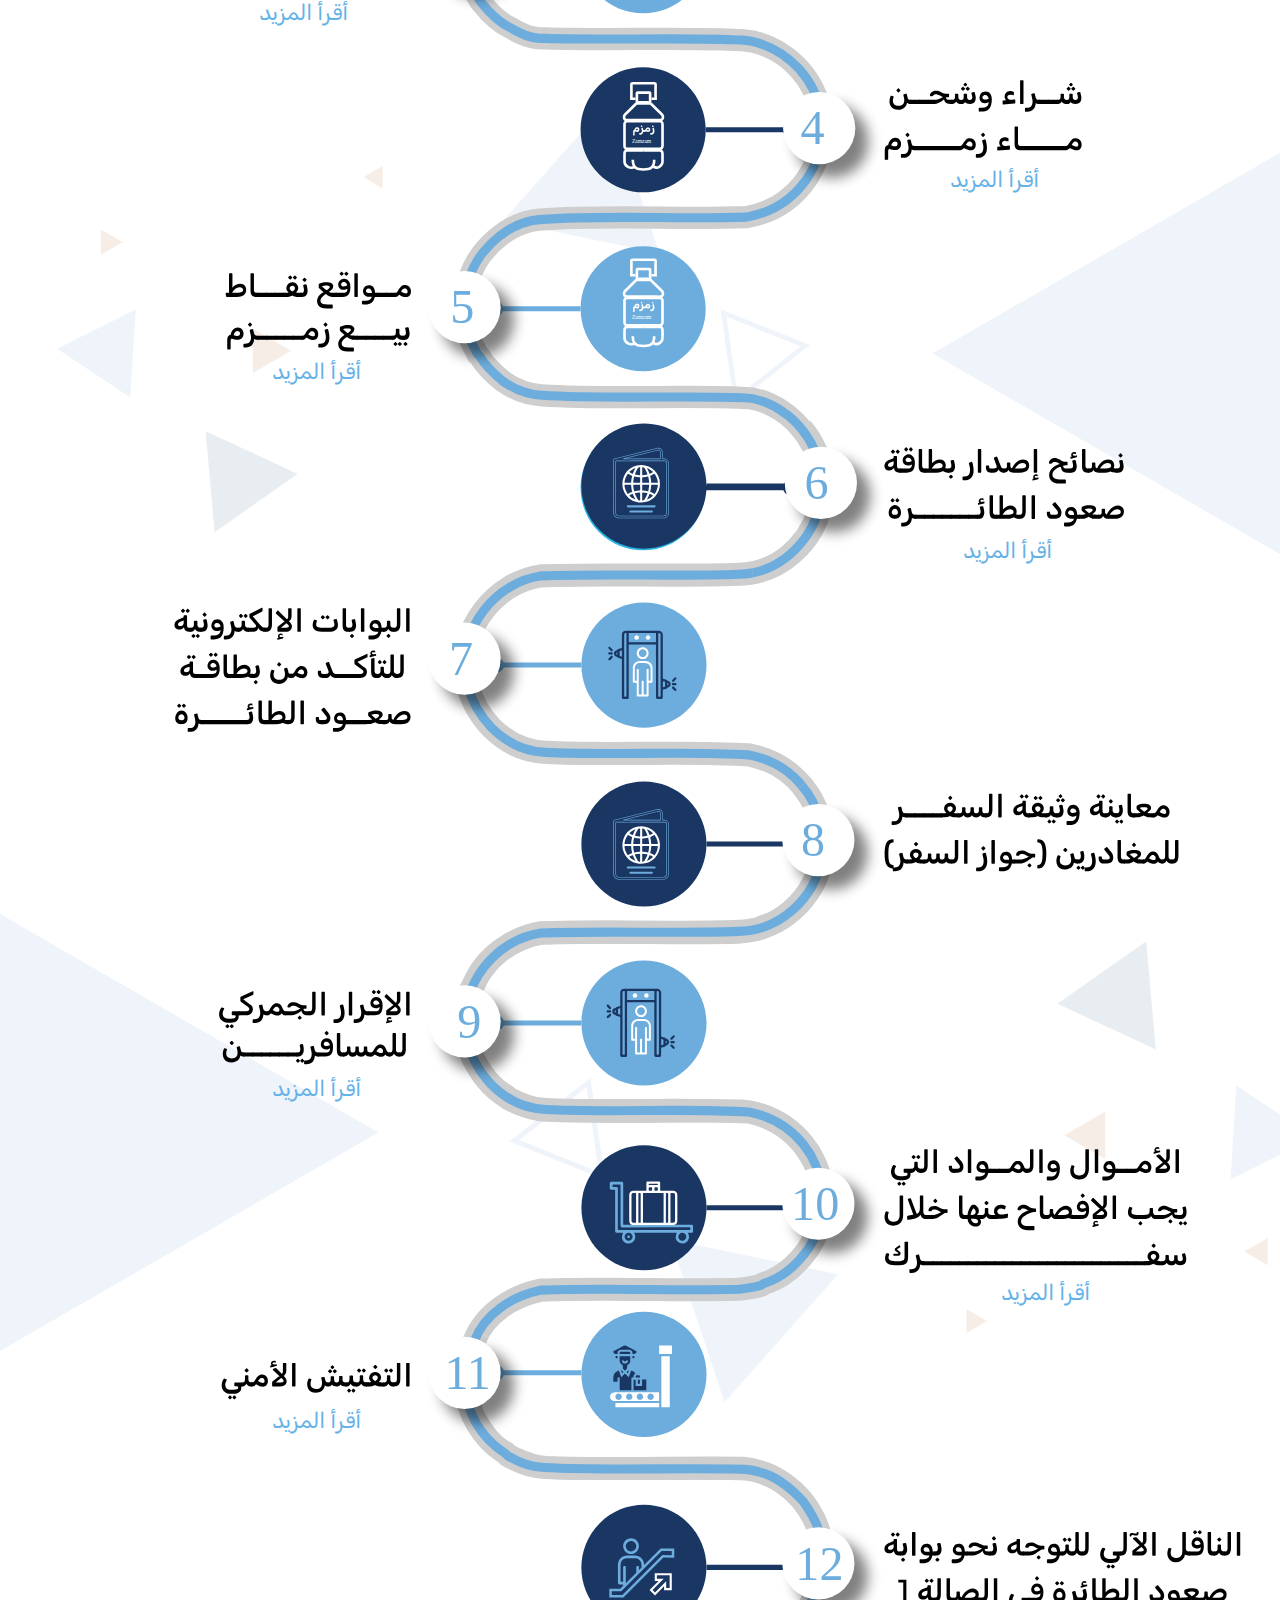
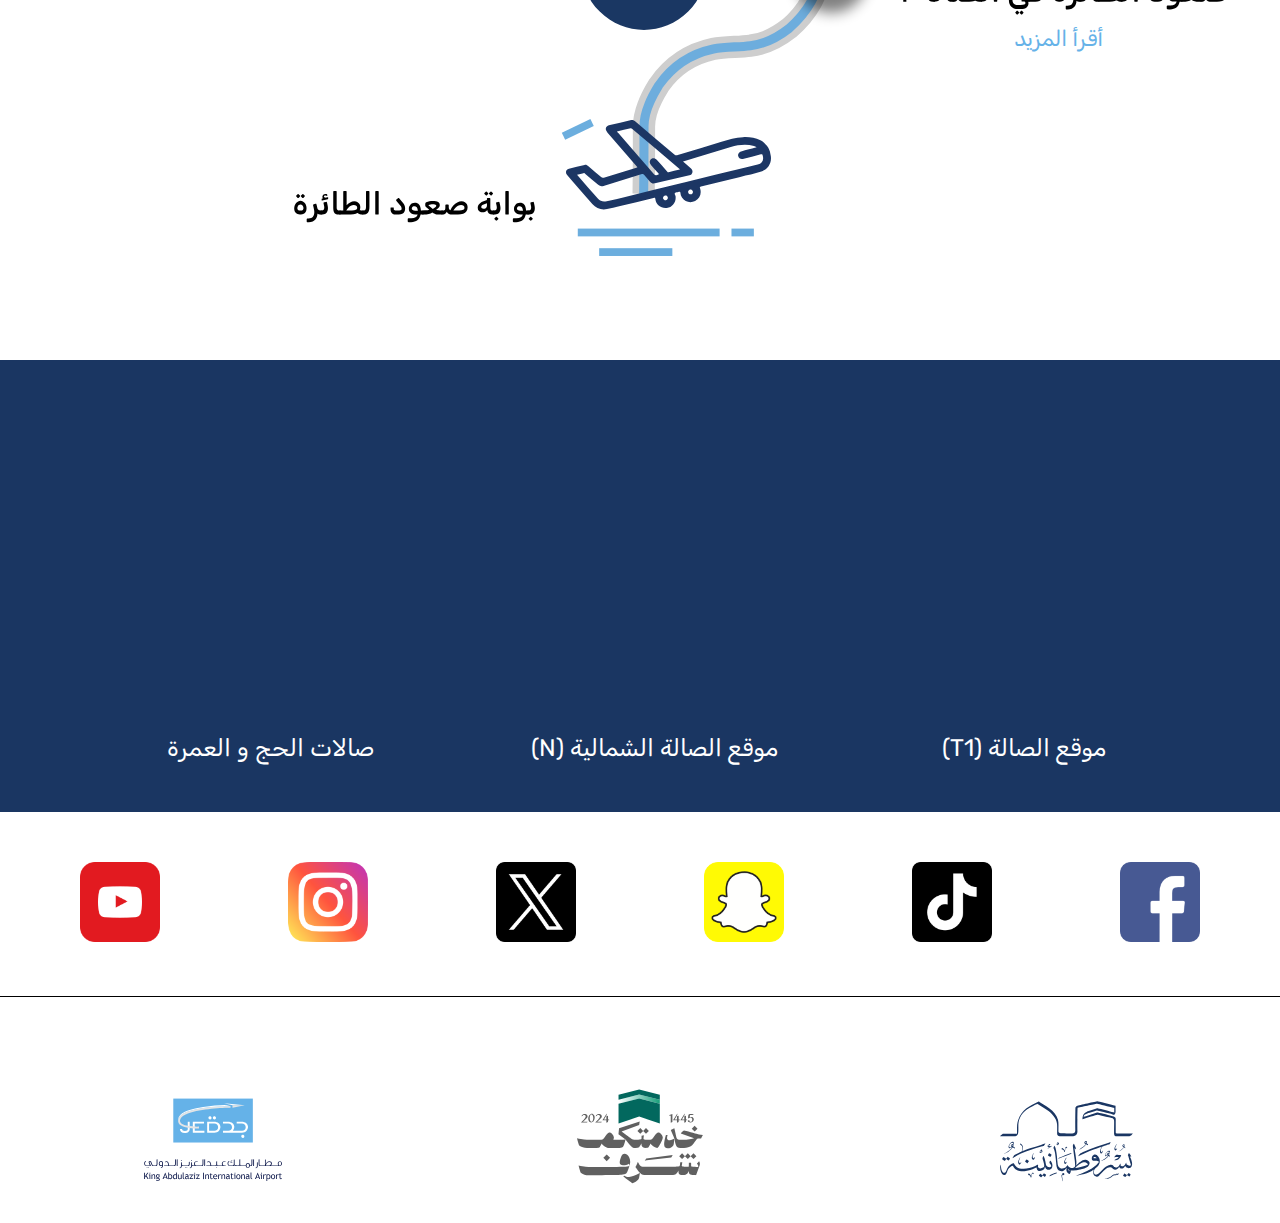
==== commit 877b58b5: "upload llatest  -v" ====
--- a/index.html
+++ b/index.html
@@ -2,22 +2,33 @@
 <html lang="ar" dir="rtl">
     <head>
         <meta charset="UTF-8" />
+        <meta name="viewport" content="width=device-width, initial-scale=1.0" />
+        <!-- font awesom -->
         <link
             rel="stylesheet"
             href="https://cdnjs.cloudflare.com/ajax/libs/font-awesome/6.5.2/css/all.min.css"
             integrity="sha512-SnH5WK+bZxgPHs44uWIX+LLJAJ9/2PkPKZ5QiAj6Ta86w+fsb2TkcmfRyVX3pBnMFcV7oQPJkl9QevSCWr3W6A=="
             crossorigin="anonymous"
             referrerpolicy="no-referrer" />
-
-        <link
-            rel="preload"
-            href="https://fonts.googleapis.com/css2?family=Rubik:ital,wght@0,300..900;1,300..900&display=swap"
-            as="style"
-            onload="this.onload=null;this.rel='stylesheet'" />
-        <noscript><link rel="stylesheet" href="https://fonts.googleapis.com/css2?family=Rubik:ital,wght@0,300..900;1,300..900&display=swap" /></noscript>
-
+        <!-- google font -->
+        <link rel="preconnect" href="https://fonts.googleapis.com" />
+        <link rel="preconnect" href="https://fonts.gstatic.com" crossorigin />
+        <link href="https://fonts.googleapis.com/css2?family=Rubik:ital,wght@0,300..900;1,300..900&display=swap" rel="stylesheet" />
+        <!-- custom css -->
         <link rel="stylesheet" href="assets/CSS/main.css" />
-        <meta name="viewport" content="width=device-width, initial-scale=1.0" />
+        <style>
+            .banner {
+                background: url(assets/IMGS/banner.png) no-repeat center center/cover;
+            }
+            .services {
+                background: url(assets/IMGS/background-17.svg) no-repeat center center/cover;
+            }
+            @media (max-width: 768px) {
+                .banner {
+                    background: url(assets/IMGS/bannar_small.png) no-repeat center center/cover;
+                }
+            }
+        </style>
         <title>مسار رحلة المسافرين</title>
     </head>
 
@@ -35,7 +46,7 @@
                     <a href="en/">EN</a>
                     <a href="fr/">FR</a>
                     <a href="ardu/">آردو</a>
-                    <a href="mal/">Malay </a>
+                    <a href="mal/">Melayu </a>
                 </div>
             </div>
             <div class="logos">
--- a/assets/CSS/main.css
+++ b/assets/CSS/main.css
@@ -78,8 +78,8 @@
     object-fit: cover;
 }
 .banner {
-    background: url(../IMGS/بانر\ بدون\ كلام-01.svg) no-repeat center center/cover;
-    height: calc(100vh - 60px);
+    /* background: url(../IMGS/banner.png) no-repeat center center/cover; */
+    height: calc(100vh - 120px);
     position: relative;
 }
 .banner .title {
@@ -98,6 +98,7 @@
 }
 .banner .title a {
     color: #fff;
+    display: inline-block;
     font-size: 22px;
     background-color: #65b2e8;
     border: none;
@@ -112,7 +113,7 @@
 }
 
 .services {
-    background: url(../IMGS/background-17.svg) no-repeat center center/cover;
+    /* background: url(../IMGS/background-17.svg) no-repeat center center/cover; */
     padding: 50px 0;
     height: 100%;
 }
@@ -334,7 +335,7 @@
         padding: 0 10px;
     }
     .banner {
-        background: url(../IMGS/banner-small.png) no-repeat center center/cover;
+        /* background: url(../IMGS/bannar_small.png) no-repeat center center/cover; */
         position: relative;
     }
     .banner::before {
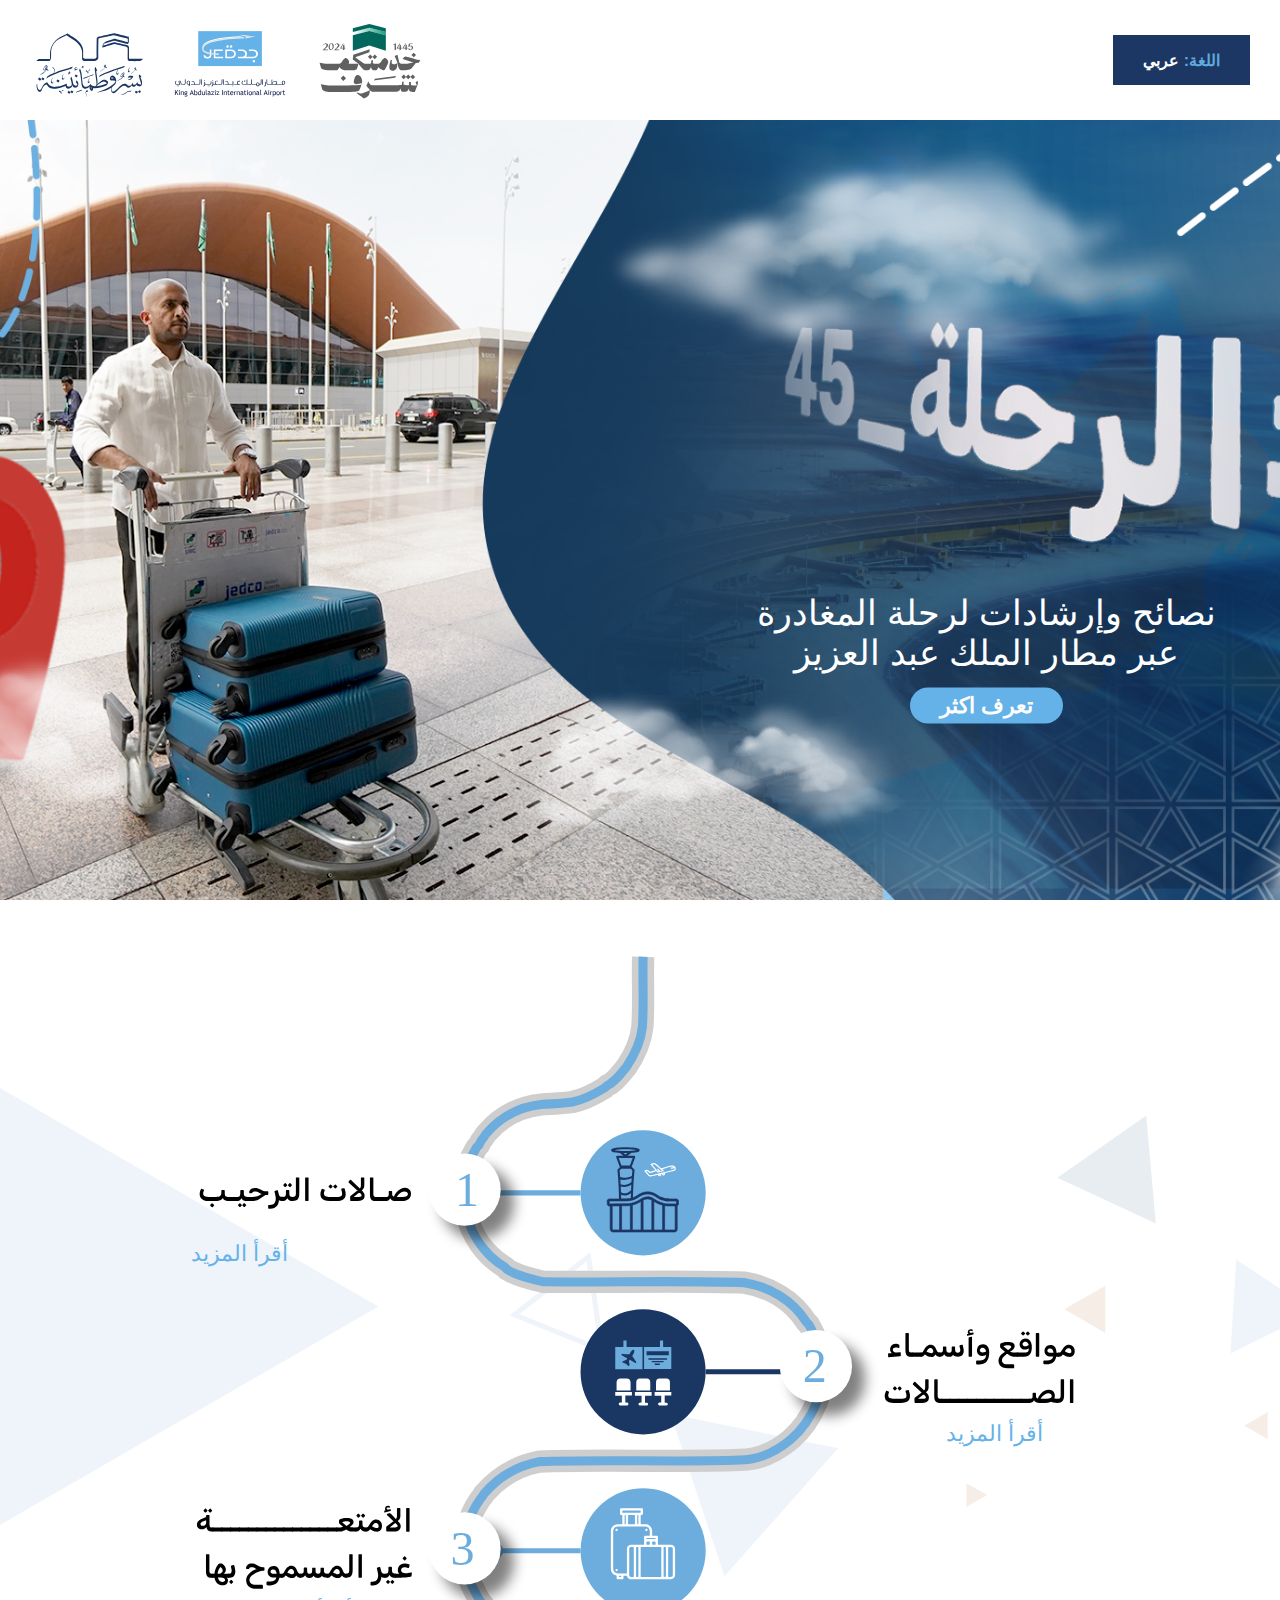
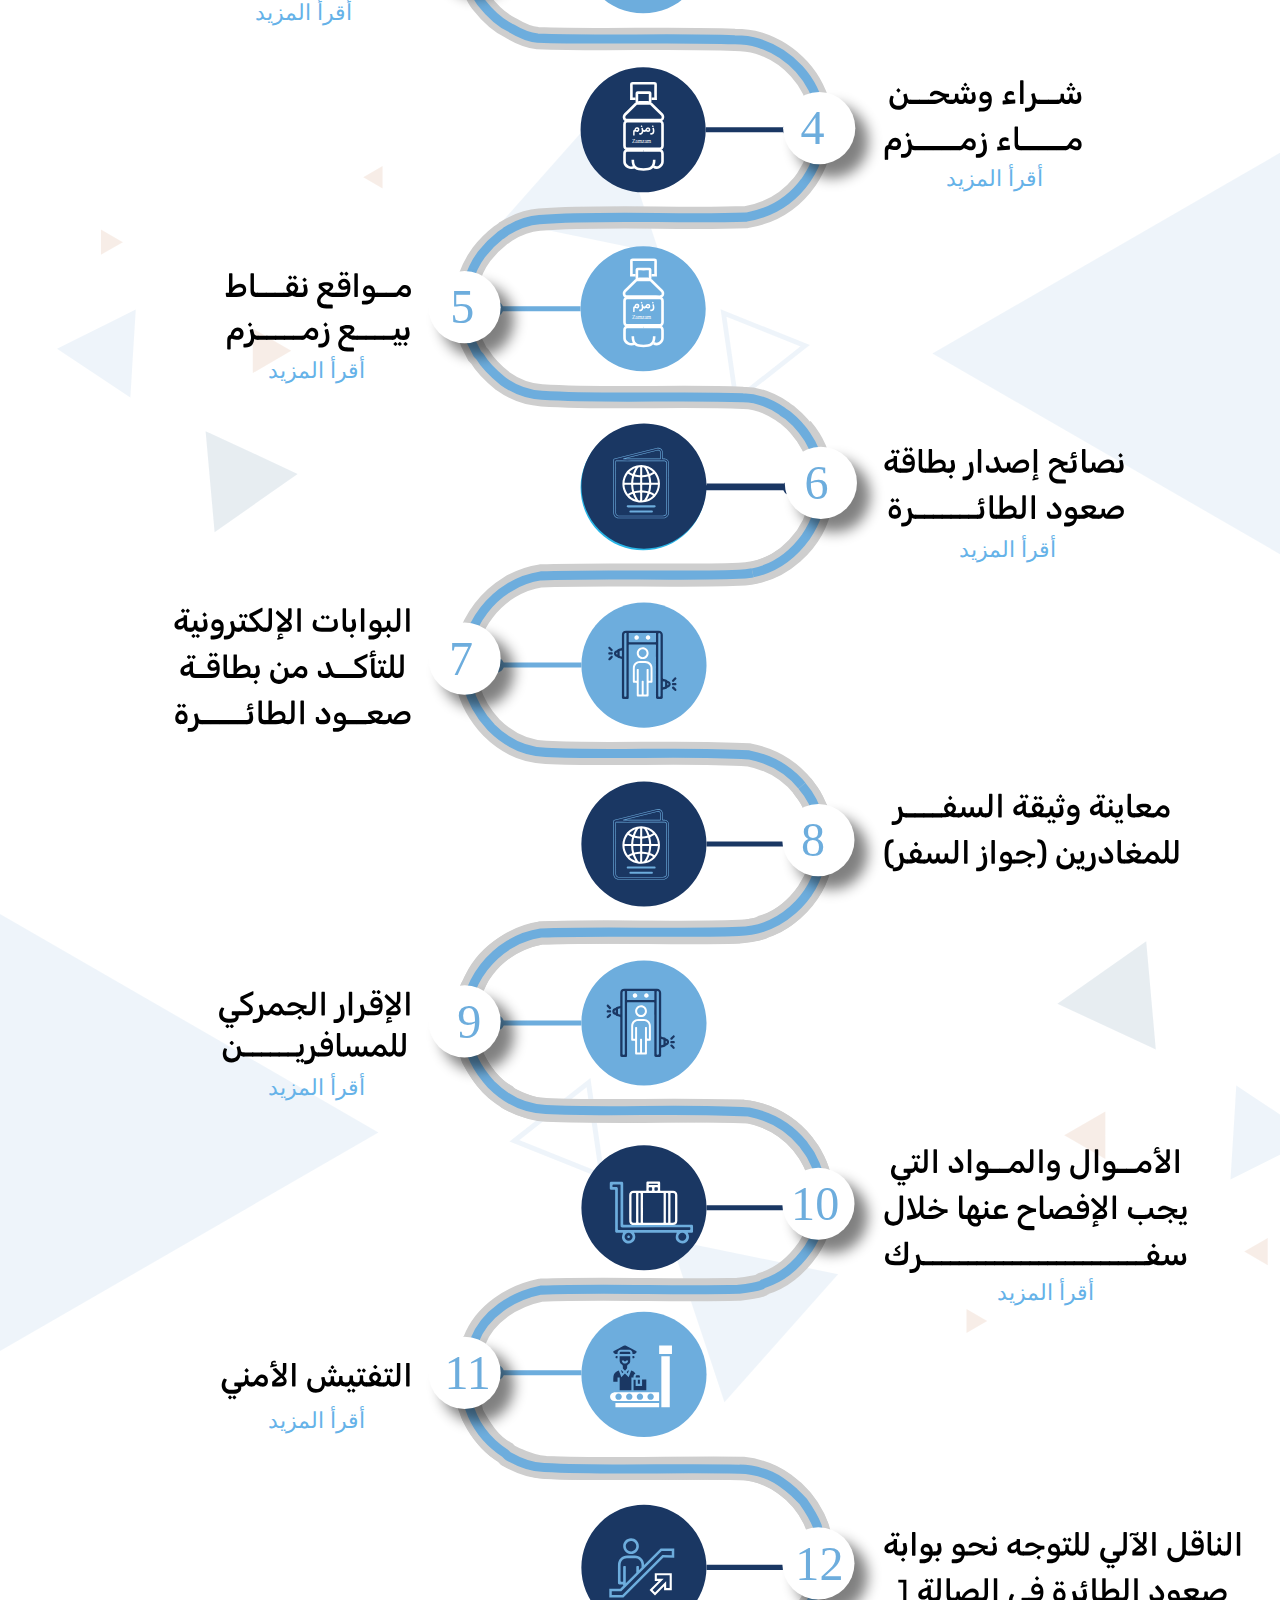
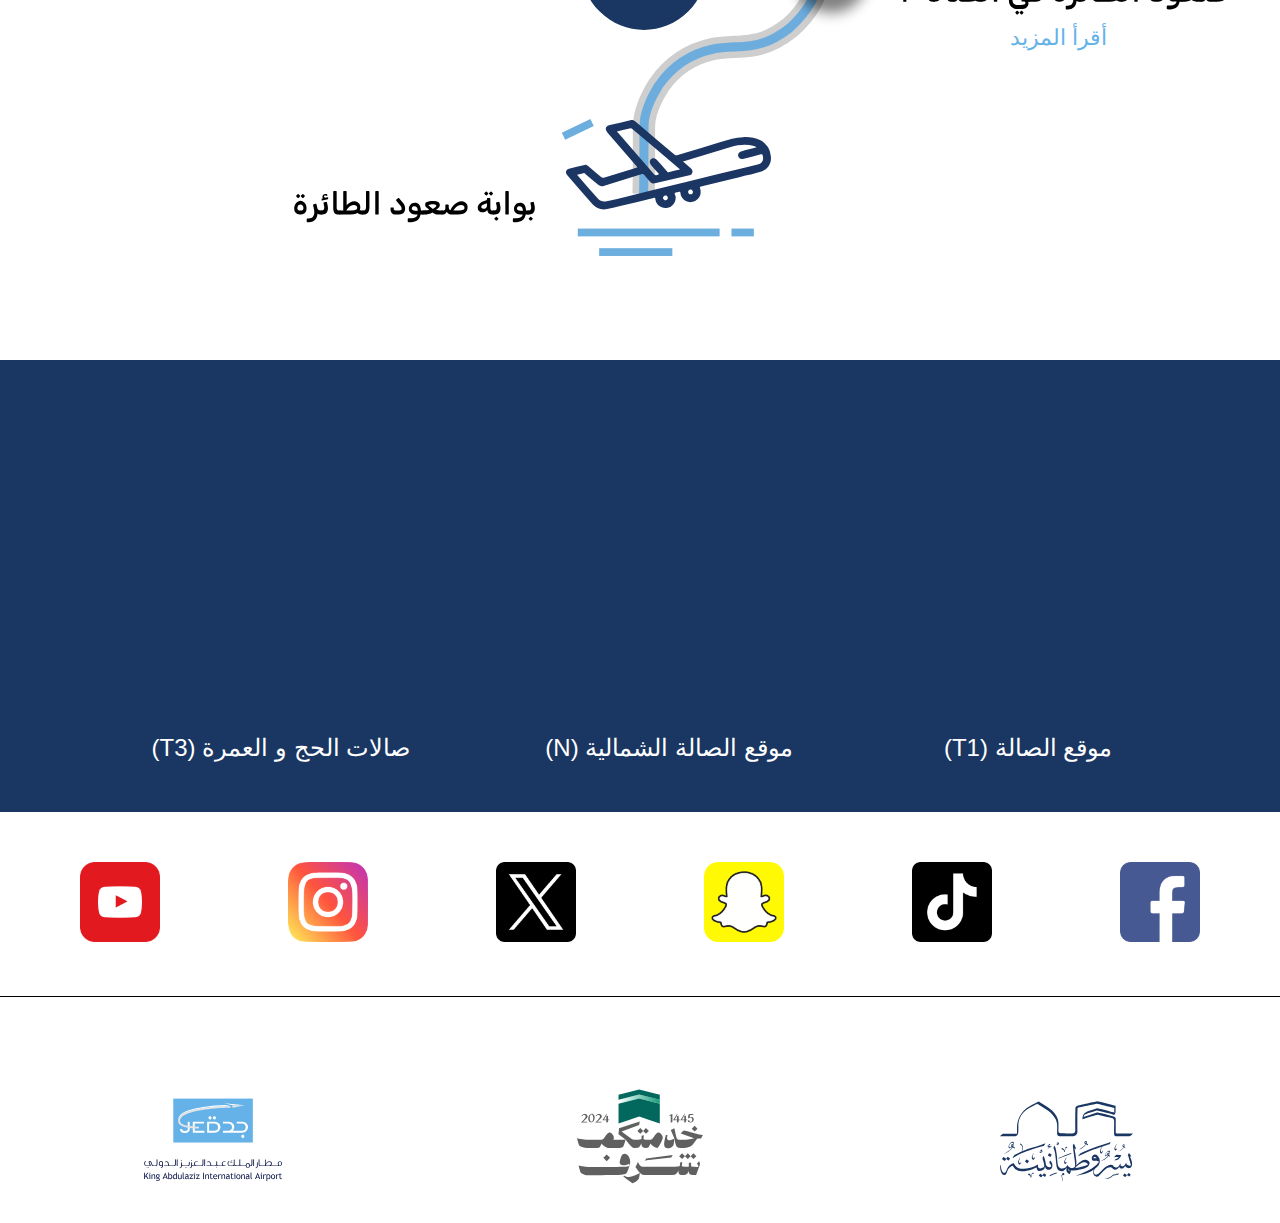
==== commit ed802b56: "- add csp" ====
--- a/index.html
+++ b/index.html
@@ -3,6 +3,25 @@
     <head>
         <meta charset="UTF-8" />
         <meta name="viewport" content="width=device-width, initial-scale=1.0" />
+        <meta
+            http-equiv="Content-Security-Policy"
+            content="
+            default-src 'self'; 
+            script-src 'self' 'unsafe-inline' 'unsafe-eval' 'self/assets/*'; 
+            style-src 'self' 'unsafe-inline' 'self/assets/*' https://cdnjs.cloudflare.com https://fonts.googleapis.com; 
+            img-src 'self' data: 'self/assets/*'; 
+            font-src 'self' 'self/assets/*' https://cdnjs.cloudflare.com https://fonts.gstatic.com; 
+            media-src 'self' 'self/assets/*'; 
+            connect-src 'self'; 
+            frame-src 'none'; 
+            object-src 'none'; 
+            base-uri 'self'; 
+            form-action 'self'; 
+            frame-ancestors 'none'; 
+            worker-src 'self'; 
+            child-src 'self'; 
+            manifest-src 'self';
+        " />
         <!-- font awesom -->
         <link
             rel="stylesheet"
@@ -204,7 +223,7 @@
                     allowfullscreen=""
                     loading="lazy"
                     referrerpolicy="no-referrer-when-downgrade"></iframe>
-                <span class="title">صالات الحج و العمرة</span>
+                <span class="title">صالات الحج و العمرة (T3)</span>
             </div>
         </section>
         <!-- MAPS -->
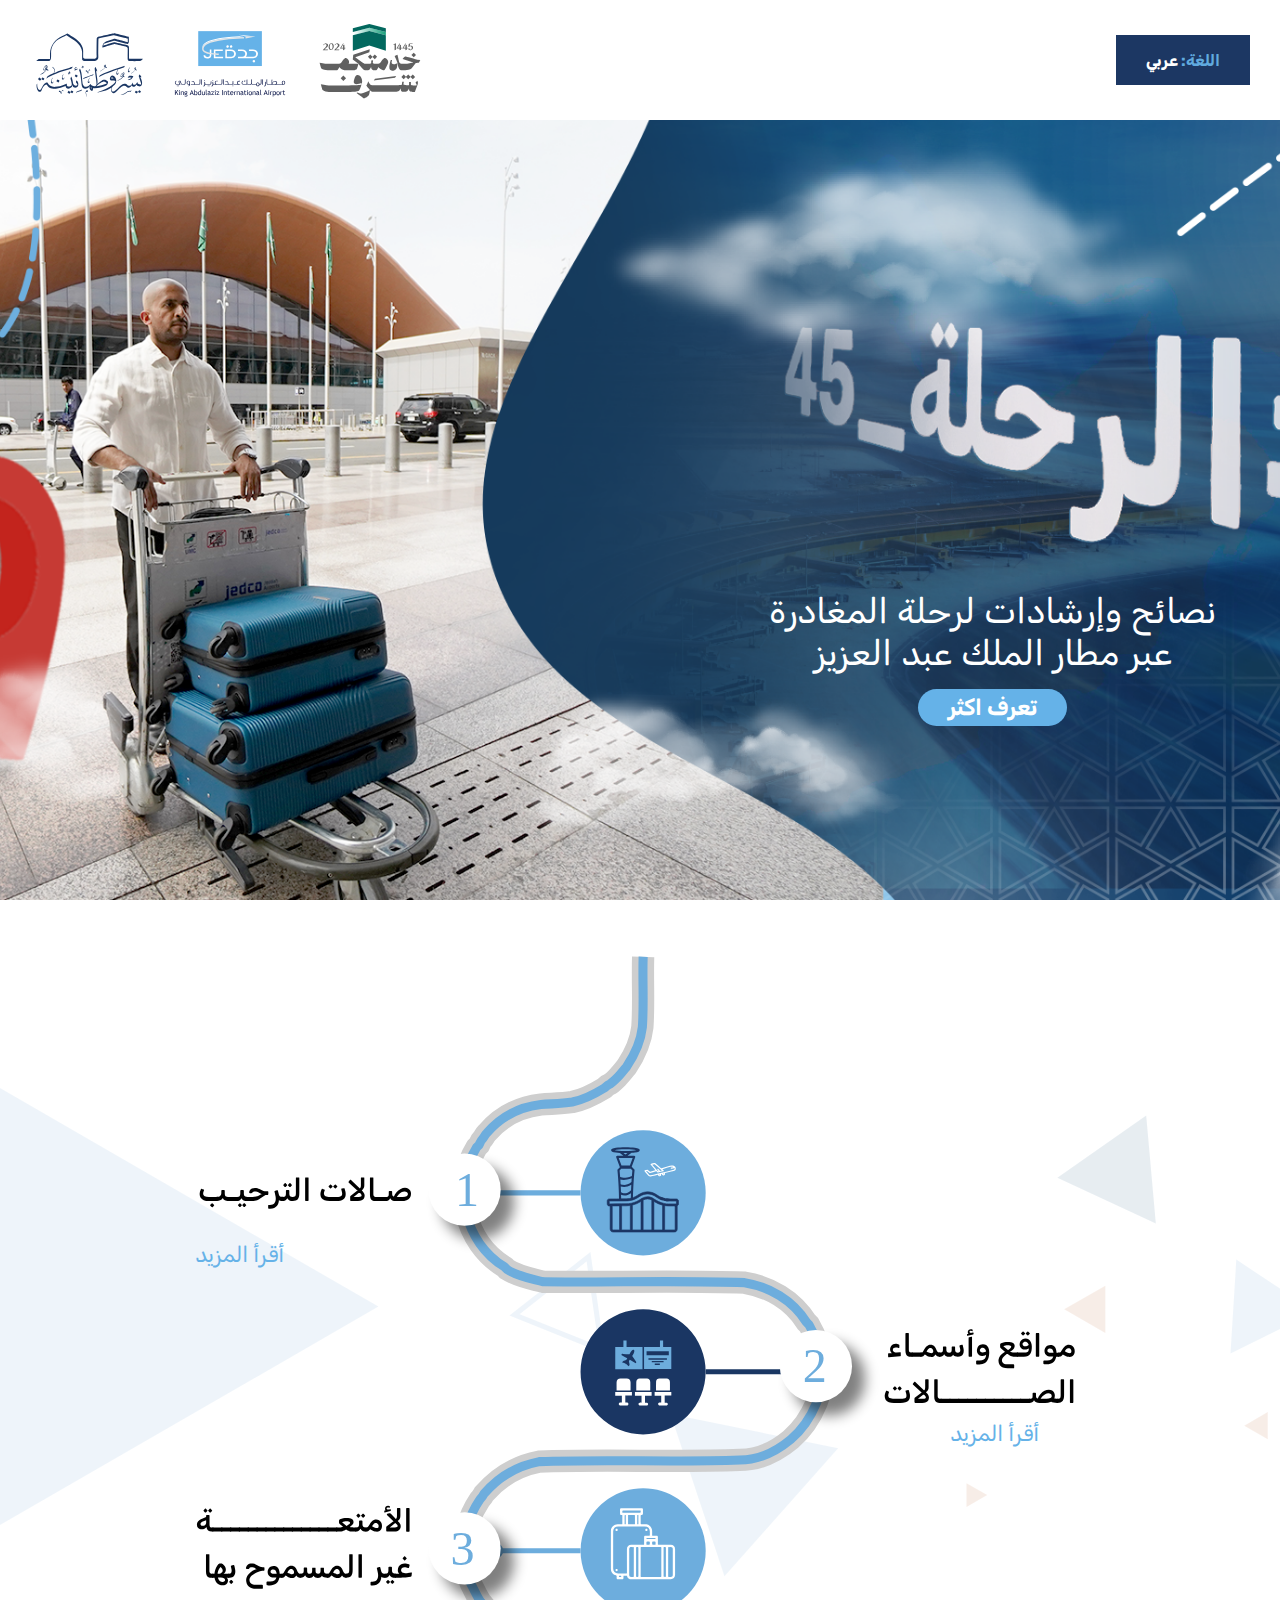
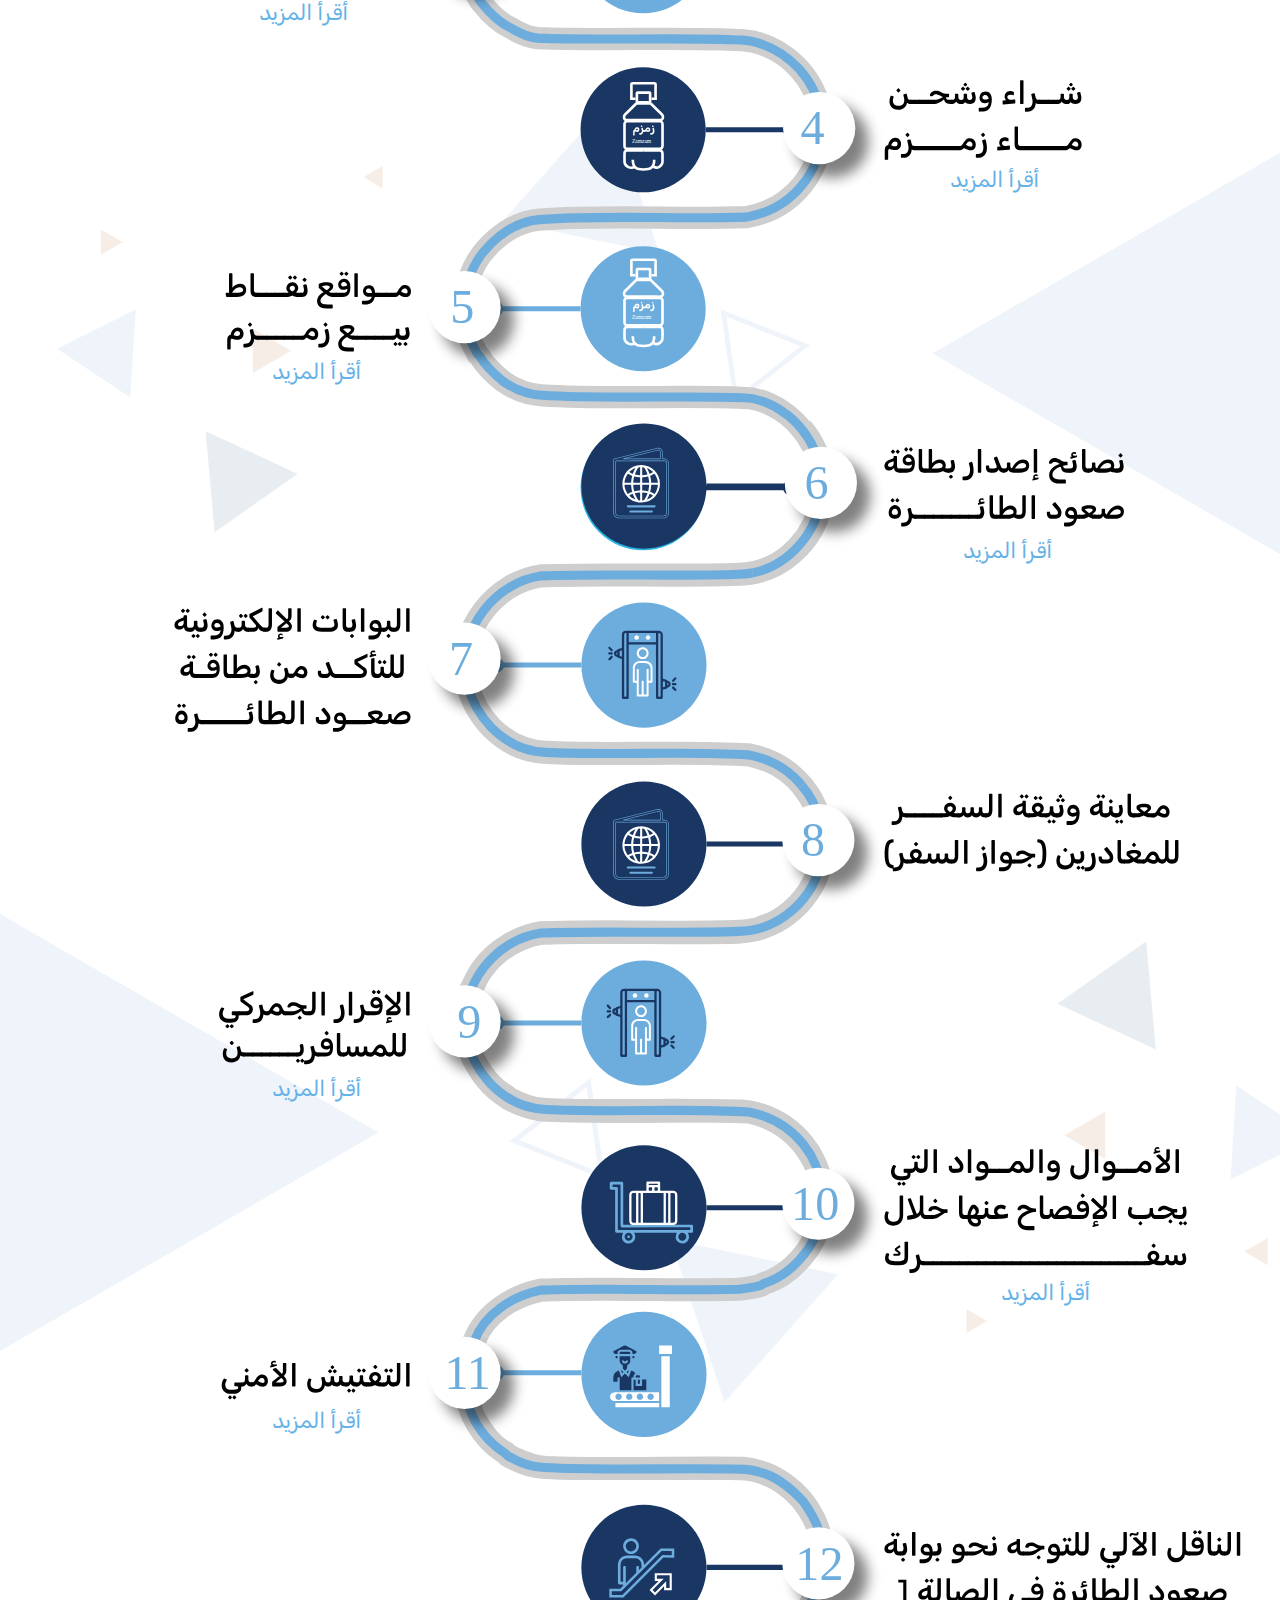
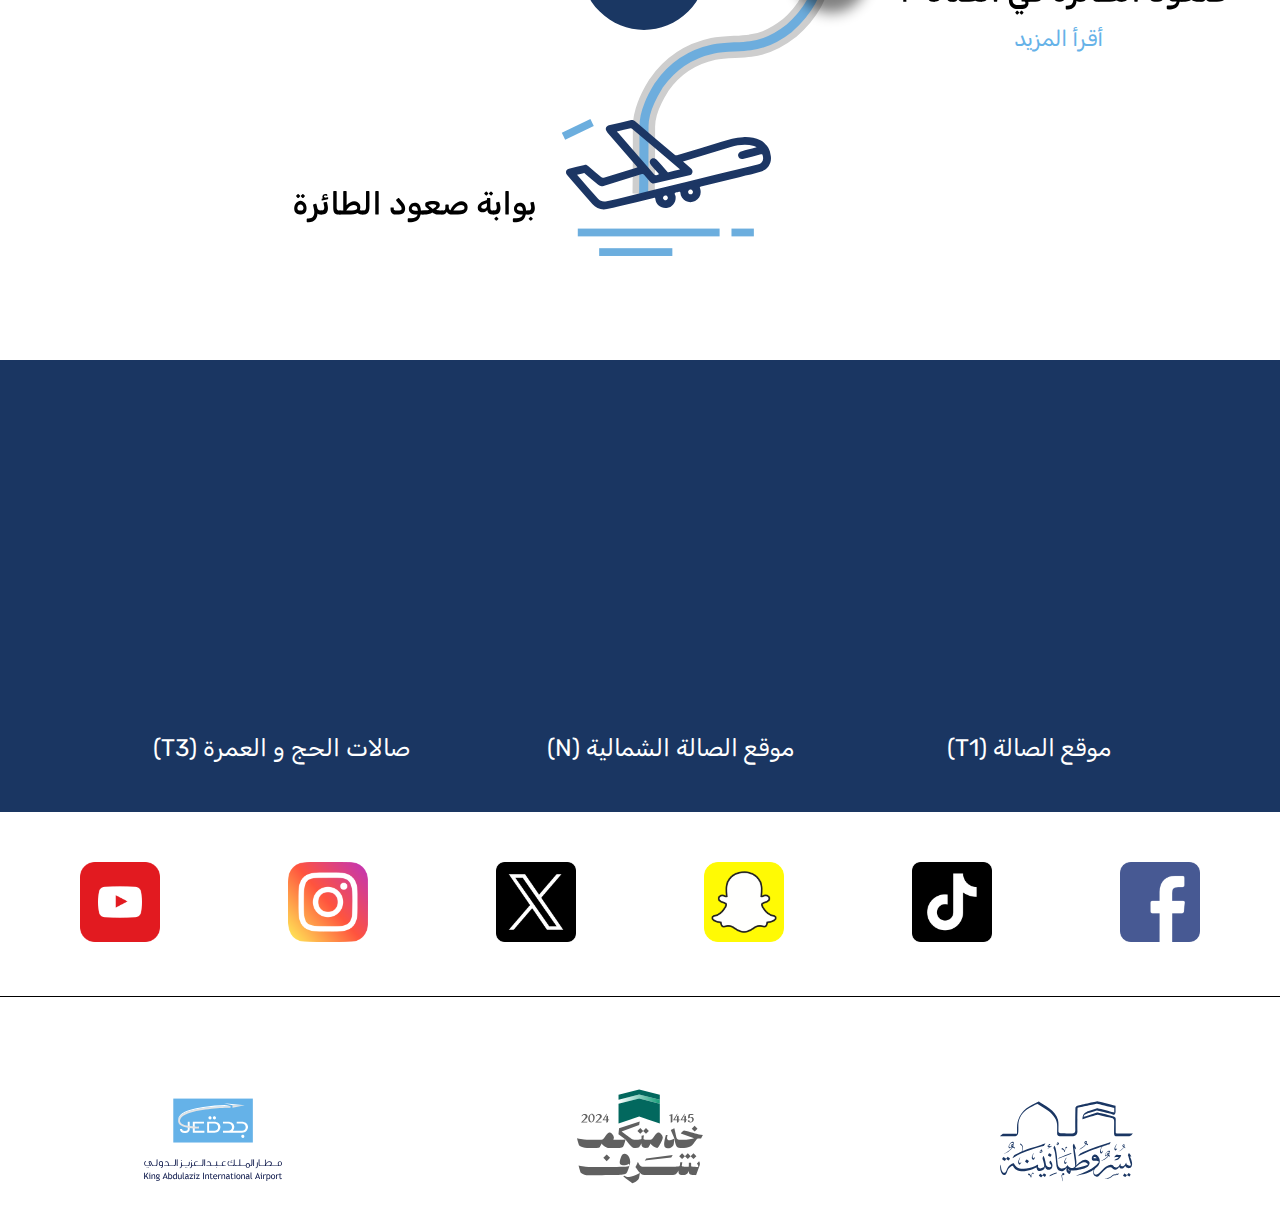
==== commit 38084f03: "fresh" ====
--- a/index.html
+++ b/index.html
@@ -6,22 +6,11 @@
         <meta
             http-equiv="Content-Security-Policy"
             content="
-            default-src 'self'; 
-            script-src 'self' 'unsafe-inline' 'unsafe-eval' 'self/assets/*'; 
-            style-src 'self' 'unsafe-inline' 'self/assets/*' https://cdnjs.cloudflare.com https://fonts.googleapis.com; 
-            img-src 'self' data: 'self/assets/*'; 
-            font-src 'self' 'self/assets/*' https://cdnjs.cloudflare.com https://fonts.gstatic.com; 
-            media-src 'self' 'self/assets/*'; 
-            connect-src 'self'; 
-            frame-src 'none'; 
-            object-src 'none'; 
-            base-uri 'self'; 
-            form-action 'self'; 
-            frame-ancestors 'none'; 
-            worker-src 'self'; 
-            child-src 'self'; 
-            manifest-src 'self';
-        " />
+            script-src 'strict-dynamic' 'nonce-te23421tesa98db973kwl8xp1lz94kjf0bma5pe' 'unsafe-inline' http: https:;
+            object-src 'none';
+            base-uri 'none';
+            require-trusted-types-for 'script';
+                                " />
         <!-- font awesom -->
         <link
             rel="stylesheet"
@@ -261,6 +250,6 @@
         </section>
         <!-- LOGOS -->
 
-        <script src="assets/JS/main.js"></script>
+        <script src="assets/JS/main.js" nonce="te23421tesa98db973kwl8xp1lz94kjf0bma5pe"></script>
     </body>
 </html>
